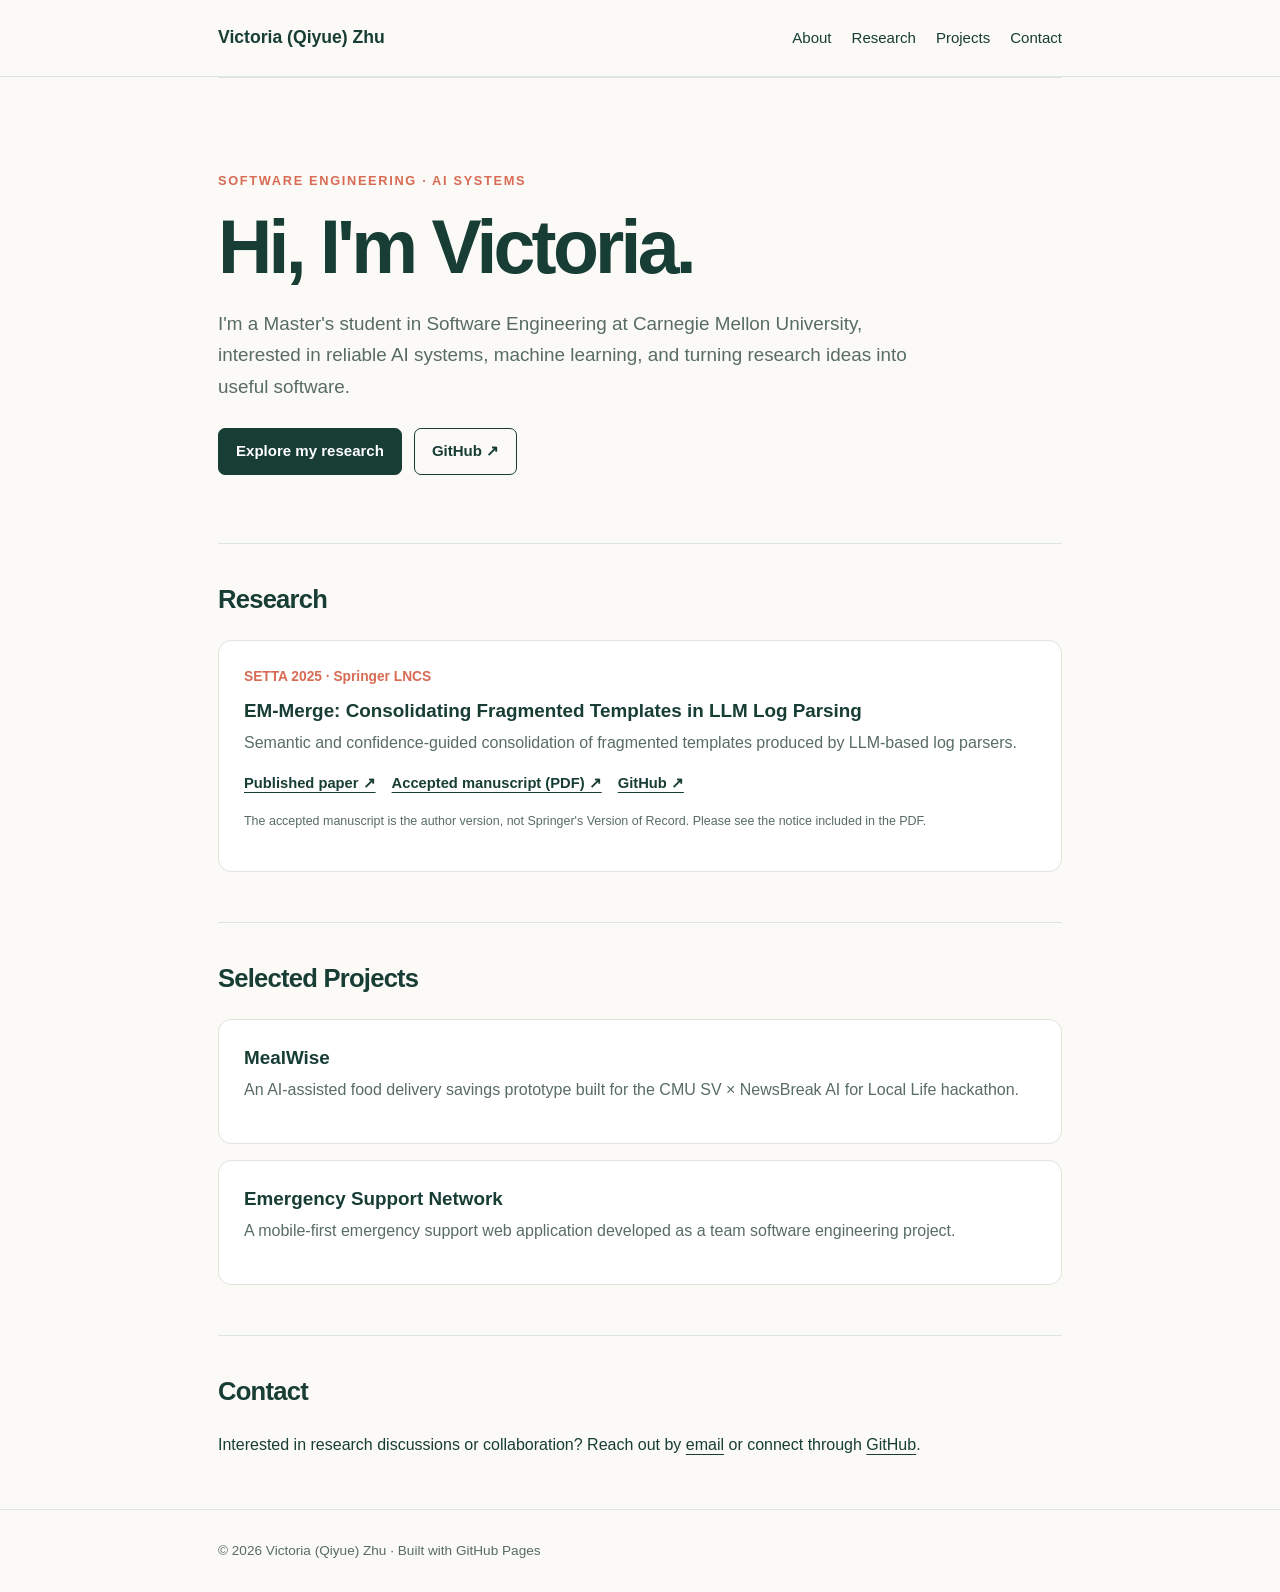
==== index.html @ e5fdd9a7 "add first page" ====
<!doctype html>
<html lang="en">
<head>
<meta charset="utf-8"><meta name="viewport" content="width=device-width, initial-scale=1">
<meta name="description" content="Victoria (Qiyue) Zhu — software engineering and AI systems research.">
<title>Victoria Zhu | Software Engineering & AI Research</title>
<style>
:root{--bg:#fbfaf6;--ink:#173d34;--muted:#586c65;--line:#dce5de;--accent:#d76b54}*{box-sizing:border-box}html{scroll-behavior:smooth}body{margin:0;background:var(--bg);color:var(--ink);font-family:Inter,-apple-system,BlinkMacSystemFont,"Segoe UI",sans-serif;line-height:1.65}a{color:var(--ink);text-underline-offset:4px}a:hover{color:var(--accent)}.wrap{max-width:900px;margin:auto;padding:0 28px}header{border-bottom:1px solid var(--line)}nav{display:flex;align-items:center;justify-content:space-between;gap:16px;min-height:76px}nav strong{font-size:1.1rem}nav .links{display:flex;gap:20px;flex-wrap:wrap}nav a{text-decoration:none;font-size:.94rem}main{padding-bottom:80px}.hero{padding:92px 0 68px}.eyebrow{font-size:.8rem;font-weight:750;letter-spacing:.13em;text-transform:uppercase;color:var(--accent)}h1{font-size:clamp(2.6rem,7vw,4.7rem);line-height:1.08;letter-spacing:-.05em;margin:16px 0 20px}.lead{font-size:1.18rem;color:var(--muted);max-width:690px}.buttons{display:flex;flex-wrap:wrap;gap:12px;margin-top:26px}.btn{display:inline-block;padding:10px 17px;border:1px solid var(--ink);border-radius:7px;text-decoration:none;font-weight:600;font-size:.94rem}.btn.primary{background:var(--ink);color:white}.btn:hover{border-color:var(--accent)}section{padding:34px 0;border-top:1px solid var(--line)}h2{font-size:1.6rem;letter-spacing:-.03em;margin:0 0 20px}.card{padding:25px;border:1px solid var(--line);border-radius:13px;background:#fff;margin:16px 0}.card h3{font-size:1.18rem;line-height:1.35;margin:0 0 6px}.meta{font-size:.86rem;color:var(--accent);font-weight:650;margin:0 0 10px}.card p{color:var(--muted);margin:0 0 15px}.actions{display:flex;gap:16px;flex-wrap:wrap;font-size:.92rem;font-weight:650}footer{padding:30px 0;border-top:1px solid var(--line);font-size:.85rem;color:var(--muted)}@media(max-width:560px){nav{align-items:flex-start;flex-direction:column;padding:18px 0;gap:8px}.hero{padding:60px 0 48px}.card{padding:20px}}
</style>
</head>
<body>
<header><div class="wrap"><nav><strong>Victoria (Qiyue) Zhu</strong><div class="links"><a href="#about">About</a><a href="#research">Research</a><a href="#projects">Projects</a><a href="#contact">Contact</a></div></nav></div></header>
<main class="wrap">
<section class="hero" id="about"><div class="eyebrow">Software Engineering · AI Systems</div><h1>Hi, I'm Victoria.</h1><p class="lead">I'm a Master's student in Software Engineering at Carnegie Mellon University, interested in reliable AI systems, machine learning, and turning research ideas into useful software.</p><div class="buttons"><a class="btn primary" href="#research">Explore my research</a><a class="btn" href="https://github.com/VictoriaZQY" target="_blank" rel="noopener">GitHub ↗</a></div></section>
<section id="research"><h2>Research</h2><article class="card"><div class="meta">SETTA 2025 · Springer LNCS</div><h3>EM-Merge: Consolidating Fragmented Templates in LLM Log Parsing</h3><p>Semantic and confidence-guided consolidation of fragmented templates produced by LLM-based log parsers.</p><div class="actions"><a href="https://doi.org/10.1007/978-981-95-7826-9_17" target="_blank" rel="noopener">Published paper ↗</a><a href="papers/em-merge-accepted.pdf">Accepted manuscript (PDF) ↗</a><a href="https://github.com/VictoriaZQY" target="_blank" rel="noopener">GitHub ↗</a></div><p style="font-size:.78rem;margin-top:15px">The accepted manuscript is the author version, not Springer's Version of Record. Please see the notice included in the PDF.</p></article></section>
<section id="projects"><h2>Selected Projects</h2><article class="card"><h3>MealWise</h3><p>An AI-assisted food delivery savings prototype built for the CMU SV × NewsBreak AI for Local Life hackathon.</p></article><article class="card"><h3>Emergency Support Network</h3><p>A mobile-first emergency support web application developed as a team software engineering project.</p></article></section>
<section id="contact"><h2>Contact</h2><p>Interested in research discussions or collaboration? Reach out by <a href="mailto:VICTORIAzqy@outlook.com">email</a> or connect through <a href="https://github.com/VictoriaZQY">GitHub</a>.</p></section>
</main><footer><div class="wrap">© 2026 Victoria (Qiyue) Zhu · Built with GitHub Pages</div></footer>
</body></html>
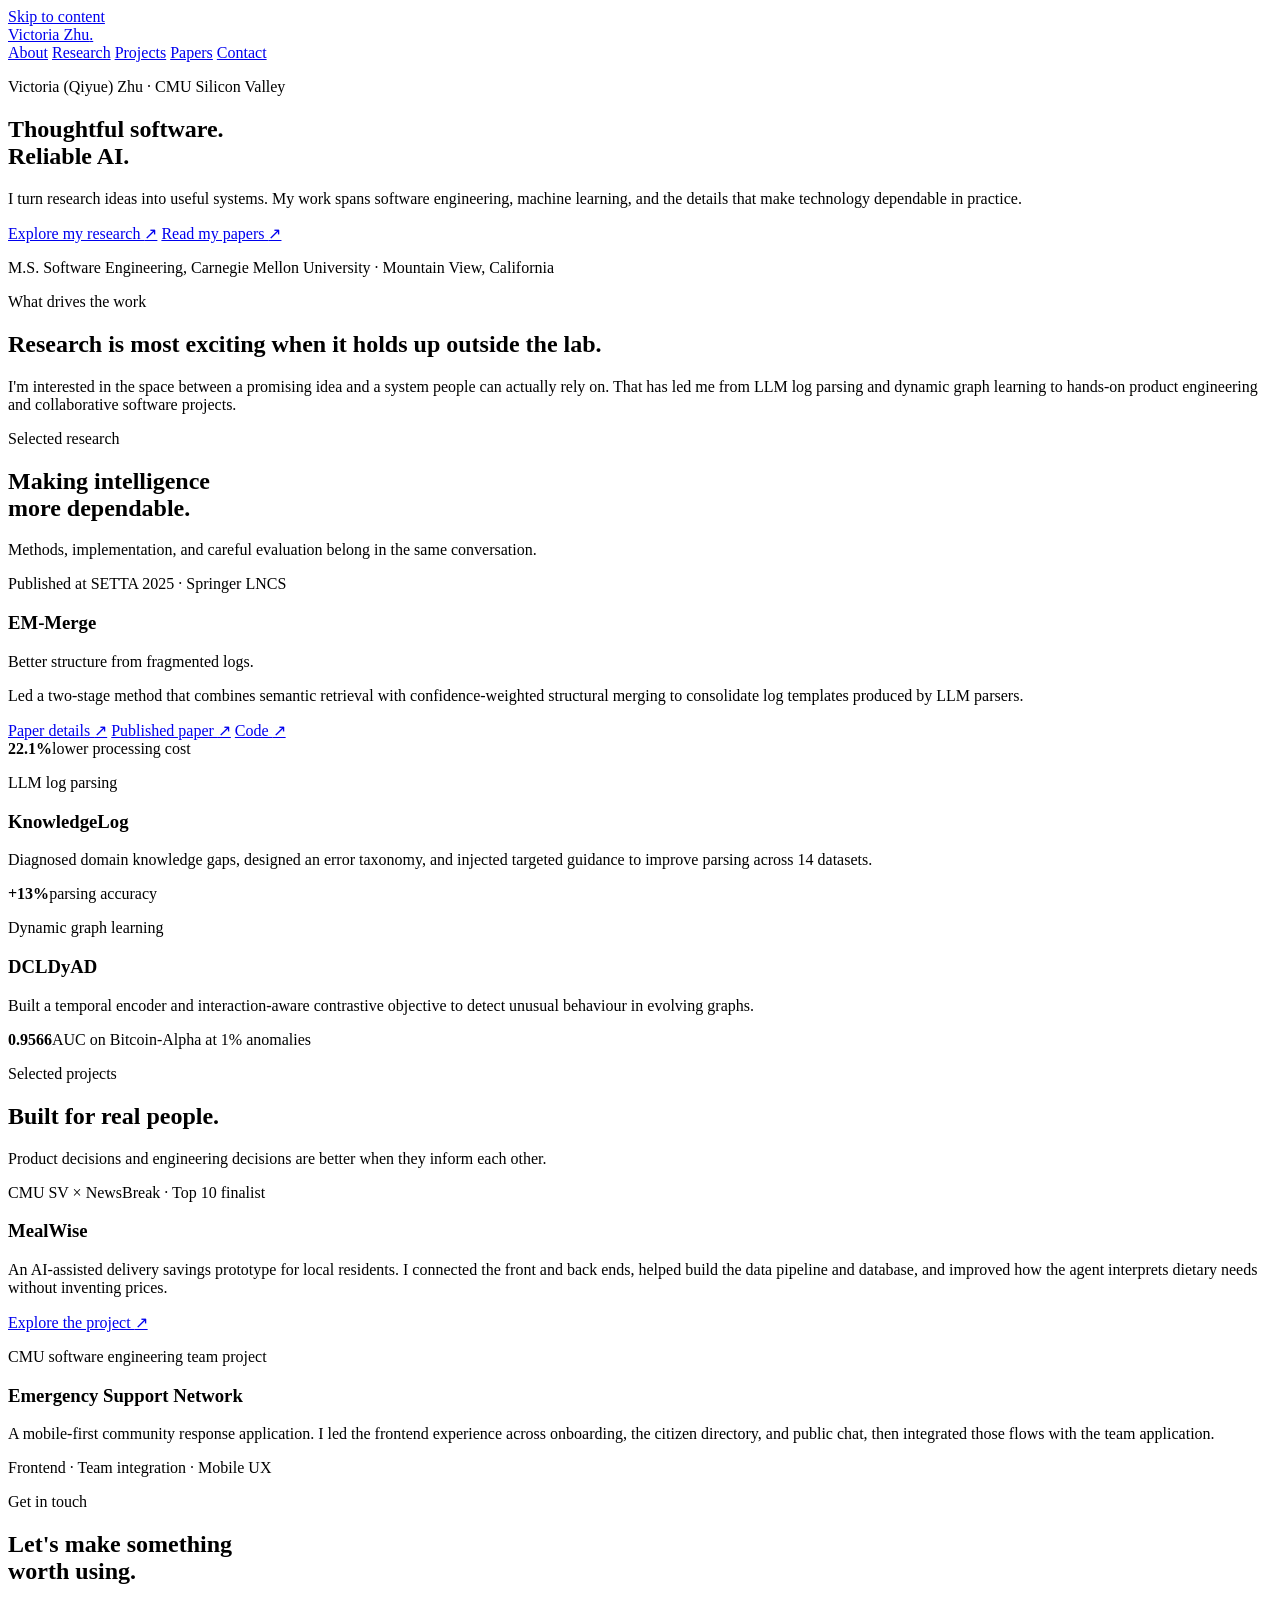
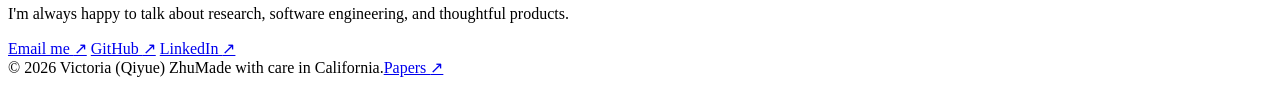
==== commit 12deac1b: "Add files via upload" ====
--- a/index.html
+++ b/index.html
@@ -1,19 +1,127 @@
 <!doctype html>
 <html lang="en">
 <head>
-<meta charset="utf-8"><meta name="viewport" content="width=device-width, initial-scale=1">
-<meta name="description" content="Victoria (Qiyue) Zhu — software engineering and AI systems research.">
-<title>Victoria Zhu | Software Engineering & AI Research</title>
-<style>
-:root{--bg:#fbfaf6;--ink:#173d34;--muted:#586c65;--line:#dce5de;--accent:#d76b54}*{box-sizing:border-box}html{scroll-behavior:smooth}body{margin:0;background:var(--bg);color:var(--ink);font-family:Inter,-apple-system,BlinkMacSystemFont,"Segoe UI",sans-serif;line-height:1.65}a{color:var(--ink);text-underline-offset:4px}a:hover{color:var(--accent)}.wrap{max-width:900px;margin:auto;padding:0 28px}header{border-bottom:1px solid var(--line)}nav{display:flex;align-items:center;justify-content:space-between;gap:16px;min-height:76px}nav strong{font-size:1.1rem}nav .links{display:flex;gap:20px;flex-wrap:wrap}nav a{text-decoration:none;font-size:.94rem}main{padding-bottom:80px}.hero{padding:92px 0 68px}.eyebrow{font-size:.8rem;font-weight:750;letter-spacing:.13em;text-transform:uppercase;color:var(--accent)}h1{font-size:clamp(2.6rem,7vw,4.7rem);line-height:1.08;letter-spacing:-.05em;margin:16px 0 20px}.lead{font-size:1.18rem;color:var(--muted);max-width:690px}.buttons{display:flex;flex-wrap:wrap;gap:12px;margin-top:26px}.btn{display:inline-block;padding:10px 17px;border:1px solid var(--ink);border-radius:7px;text-decoration:none;font-weight:600;font-size:.94rem}.btn.primary{background:var(--ink);color:white}.btn:hover{border-color:var(--accent)}section{padding:34px 0;border-top:1px solid var(--line)}h2{font-size:1.6rem;letter-spacing:-.03em;margin:0 0 20px}.card{padding:25px;border:1px solid var(--line);border-radius:13px;background:#fff;margin:16px 0}.card h3{font-size:1.18rem;line-height:1.35;margin:0 0 6px}.meta{font-size:.86rem;color:var(--accent);font-weight:650;margin:0 0 10px}.card p{color:var(--muted);margin:0 0 15px}.actions{display:flex;gap:16px;flex-wrap:wrap;font-size:.92rem;font-weight:650}footer{padding:30px 0;border-top:1px solid var(--line);font-size:.85rem;color:var(--muted)}@media(max-width:560px){nav{align-items:flex-start;flex-direction:column;padding:18px 0;gap:8px}.hero{padding:60px 0 48px}.card{padding:20px}}
-</style>
+  <meta charset="utf-8">
+  <meta name="viewport" content="width=device-width, initial-scale=1">
+  <meta name="theme-color" content="#ffffff">
+  <meta name="description" content="Victoria (Qiyue) Zhu is a software engineering master's student at Carnegie Mellon University working across reliable AI systems, log intelligence, and useful software.">
+  <title>Victoria (Qiyue) Zhu | Software Engineering & AI Research</title>
+  <link rel="icon" type="image/svg+xml" href="./assets/favicon.svg">
+  <link rel="stylesheet" href="./assets/style.css">
 </head>
 <body>
-<header><div class="wrap"><nav><strong>Victoria (Qiyue) Zhu</strong><div class="links"><a href="#about">About</a><a href="#research">Research</a><a href="#projects">Projects</a><a href="#contact">Contact</a></div></nav></div></header>
-<main class="wrap">
-<section class="hero" id="about"><div class="eyebrow">Software Engineering · AI Systems</div><h1>Hi, I'm Victoria.</h1><p class="lead">I'm a Master's student in Software Engineering at Carnegie Mellon University, interested in reliable AI systems, machine learning, and turning research ideas into useful software.</p><div class="buttons"><a class="btn primary" href="#research">Explore my research</a><a class="btn" href="https://github.com/VictoriaZQY" target="_blank" rel="noopener">GitHub ↗</a></div></section>
-<section id="research"><h2>Research</h2><article class="card"><div class="meta">SETTA 2025 · Springer LNCS</div><h3>EM-Merge: Consolidating Fragmented Templates in LLM Log Parsing</h3><p>Semantic and confidence-guided consolidation of fragmented templates produced by LLM-based log parsers.</p><div class="actions"><a href="https://doi.org/10.1007/978-981-95-7826-9_17" target="_blank" rel="noopener">Published paper ↗</a><a href="papers/em-merge-accepted.pdf">Accepted manuscript (PDF) ↗</a><a href="https://github.com/VictoriaZQY" target="_blank" rel="noopener">GitHub ↗</a></div><p style="font-size:.78rem;margin-top:15px">The accepted manuscript is the author version, not Springer's Version of Record. Please see the notice included in the PDF.</p></article></section>
-<section id="projects"><h2>Selected Projects</h2><article class="card"><h3>MealWise</h3><p>An AI-assisted food delivery savings prototype built for the CMU SV × NewsBreak AI for Local Life hackathon.</p></article><article class="card"><h3>Emergency Support Network</h3><p>A mobile-first emergency support web application developed as a team software engineering project.</p></article></section>
-<section id="contact"><h2>Contact</h2><p>Interested in research discussions or collaboration? Reach out by <a href="mailto:VICTORIAzqy@outlook.com">email</a> or connect through <a href="https://github.com/VictoriaZQY">GitHub</a>.</p></section>
-</main><footer><div class="wrap">© 2026 Victoria (Qiyue) Zhu · Built with GitHub Pages</div></footer>
-</body></html>
+  <a class="skip-link" href="#main">Skip to content</a>
+  <header class="site-header">
+    <nav class="nav container" aria-label="Main navigation">
+      <a class="brand" href="./" aria-label="Victoria Zhu, home">Victoria Zhu<span class="brand-period">.</span></a>
+      <div class="nav-links">
+        <a href="#about">About</a>
+        <a href="#research">Research</a>
+        <a href="#projects">Projects</a>
+        <a href="./papers/">Papers</a>
+        <a href="#contact">Contact</a>
+      </div>
+    </nav>
+  </header>
+
+  <main id="main">
+    <section class="hero" id="about" aria-labelledby="hero-title">
+      <div class="container hero-inner">
+        <p class="eyebrow">Victoria (Qiyue) Zhu · CMU Silicon Valley</p>
+        <h1 id="hero-title">Thoughtful software.<br><span>Reliable AI.</span></h1>
+        <p class="hero-lead">I turn research ideas into useful systems. My work spans software engineering, machine learning, and the details that make technology dependable in practice.</p>
+        <div class="hero-actions">
+          <a class="button button-dark" href="#research">Explore my research <span aria-hidden="true">↗</span></a>
+          <a class="button button-light" href="./papers/">Read my papers <span aria-hidden="true">↗</span></a>
+        </div>
+        <p class="hero-caption">M.S. Software Engineering, Carnegie Mellon University · Mountain View, California</p>
+      </div>
+    </section>
+
+    <section class="intro section-pad" aria-labelledby="intro-title">
+      <div class="container intro-grid">
+        <p class="section-label">What drives the work</p>
+        <div>
+          <h2 id="intro-title">Research is most exciting when it holds up outside the lab.</h2>
+          <p>I'm interested in the space between a promising idea and a system people can actually rely on. That has led me from LLM log parsing and dynamic graph learning to hands-on product engineering and collaborative software projects.</p>
+        </div>
+      </div>
+    </section>
+
+    <section class="research section-pad" id="research" aria-labelledby="research-title">
+      <div class="container">
+        <div class="section-heading">
+          <p class="section-label">Selected research</p>
+          <h2 id="research-title">Making intelligence<br>more dependable.</h2>
+          <p>Methods, implementation, and careful evaluation belong in the same conversation.</p>
+        </div>
+
+        <article class="feature feature-dark" aria-labelledby="em-title">
+          <div class="feature-copy">
+            <p class="feature-kicker">Published at SETTA 2025 · Springer LNCS</p>
+            <h3 id="em-title">EM-Merge</h3>
+            <p class="feature-subtitle">Better structure from fragmented logs.</p>
+            <p>Led a two-stage method that combines semantic retrieval with confidence-weighted structural merging to consolidate log templates produced by LLM parsers.</p>
+            <div class="feature-links">
+              <a href="./papers/">Paper details <span aria-hidden="true">↗</span></a>
+              <a href="https://doi.org/10.1007/978-981-95-7826-9_17" target="_blank" rel="noopener noreferrer">Published paper <span aria-hidden="true">↗</span></a>
+              <a href="https://github.com/VictoriaZQY/EM-Merge" target="_blank" rel="noopener noreferrer">Code <span aria-hidden="true">↗</span></a>
+            </div>
+          </div>
+          <div class="feature-stat" aria-label="22.1 percent lower processing cost"><strong>22.1<span>%</span></strong><span>lower processing cost</span></div>
+        </article>
+
+        <div class="research-grid">
+          <article class="tile" aria-labelledby="knowledge-title">
+            <p class="tile-kicker">LLM log parsing</p>
+            <h3 id="knowledge-title">KnowledgeLog</h3>
+            <p>Diagnosed domain knowledge gaps, designed an error taxonomy, and injected targeted guidance to improve parsing across 14 datasets.</p>
+            <div class="tile-foot"><strong>+13%</strong><span>parsing accuracy</span></div>
+          </article>
+          <article class="tile" aria-labelledby="graph-title">
+            <p class="tile-kicker">Dynamic graph learning</p>
+            <h3 id="graph-title">DCLDyAD</h3>
+            <p>Built a temporal encoder and interaction-aware contrastive objective to detect unusual behaviour in evolving graphs.</p>
+            <div class="tile-foot"><strong>0.9566</strong><span>AUC on Bitcoin-Alpha at 1% anomalies</span></div>
+          </article>
+        </div>
+      </div>
+    </section>
+
+    <section class="projects section-pad" id="projects" aria-labelledby="projects-title">
+      <div class="container">
+        <div class="section-heading">
+          <p class="section-label">Selected projects</p>
+          <h2 id="projects-title">Built for real people.</h2>
+          <p>Product decisions and engineering decisions are better when they inform each other.</p>
+        </div>
+        <div class="project-grid">
+          <article class="project-tile project-mealwise">
+            <div><p class="tile-kicker">CMU SV × NewsBreak · Top 10 finalist</p><h3>MealWise</h3><p>An AI-assisted delivery savings prototype for local residents. I connected the front and back ends, helped build the data pipeline and database, and improved how the agent interprets dietary needs without inventing prices.</p></div>
+            <a class="inline-link" href="https://github.com/qiyuez-cmu-F26/NewsBreak-Hackathon-0919-Victoria" target="_blank" rel="noopener noreferrer">Explore the project <span aria-hidden="true">↗</span></a>
+          </article>
+          <article class="project-tile project-esn">
+            <div><p class="tile-kicker">CMU software engineering team project</p><h3>Emergency Support Network</h3><p>A mobile-first community response application. I led the frontend experience across onboarding, the citizen directory, and public chat, then integrated those flows with the team application.</p></div>
+            <span class="project-note">Frontend · Team integration · Mobile UX</span>
+          </article>
+        </div>
+      </div>
+    </section>
+
+    <section class="contact section-pad" id="contact" aria-labelledby="contact-title">
+      <div class="container contact-inner">
+        <p class="section-label">Get in touch</p>
+        <h2 id="contact-title">Let's make something<br><span>worth using.</span></h2>
+        <p>I'm always happy to talk about research, software engineering, and thoughtful products.</p>
+        <div class="contact-links">
+          <a class="button button-dark" href="mailto:VICTORIAzqy@outlook.com">Email me <span aria-hidden="true">↗</span></a>
+          <a class="inline-link" href="https://github.com/VictoriaZQY" target="_blank" rel="noopener noreferrer">GitHub <span aria-hidden="true">↗</span></a>
+          <a class="inline-link" href="https://www.linkedin.com/in/qiyue-zhu-b9446b354" target="_blank" rel="noopener noreferrer">LinkedIn <span aria-hidden="true">↗</span></a>
+        </div>
+      </div>
+    </section>
+  </main>
+
+  <footer class="site-footer"><div class="container footer-inner"><span>© 2026 Victoria (Qiyue) Zhu</span><span>Made with care in California.</span><a href="./papers/">Papers <span aria-hidden="true">↗</span></a></div></footer>
+</body>
+</html>
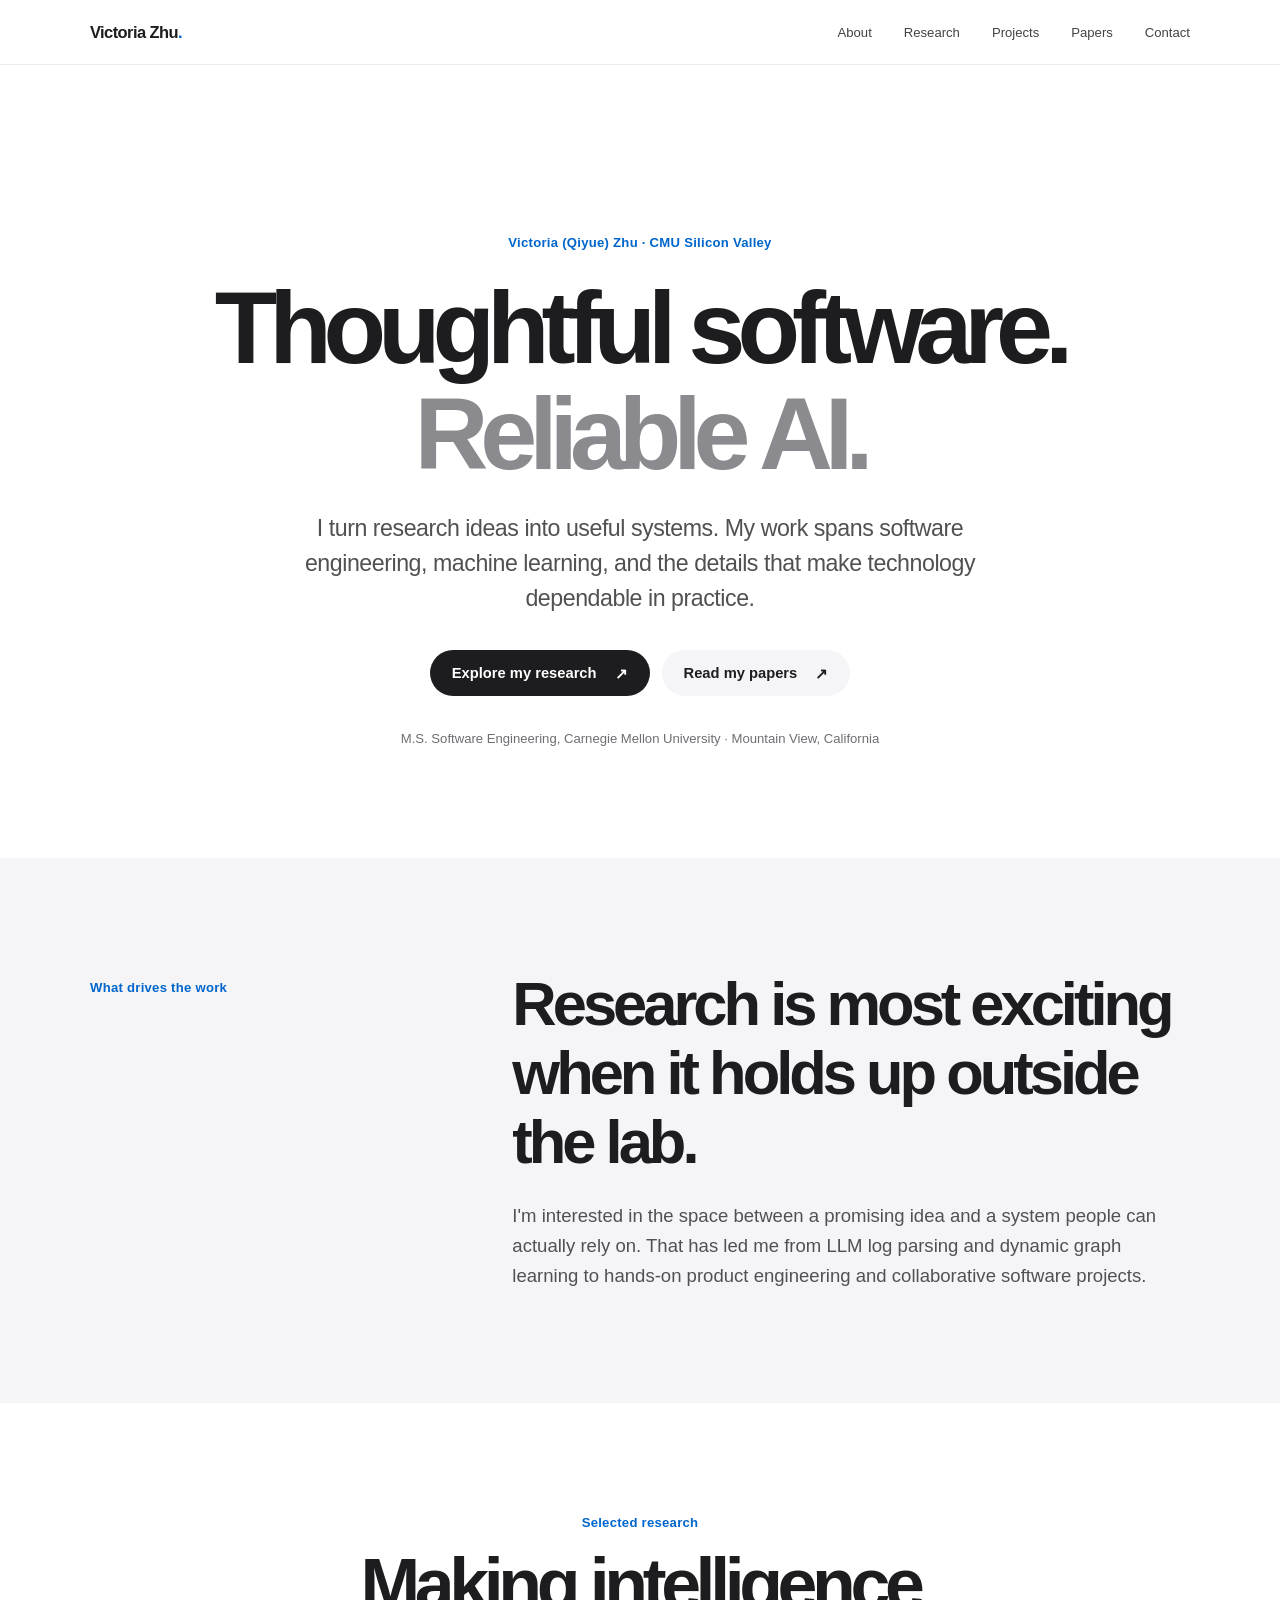
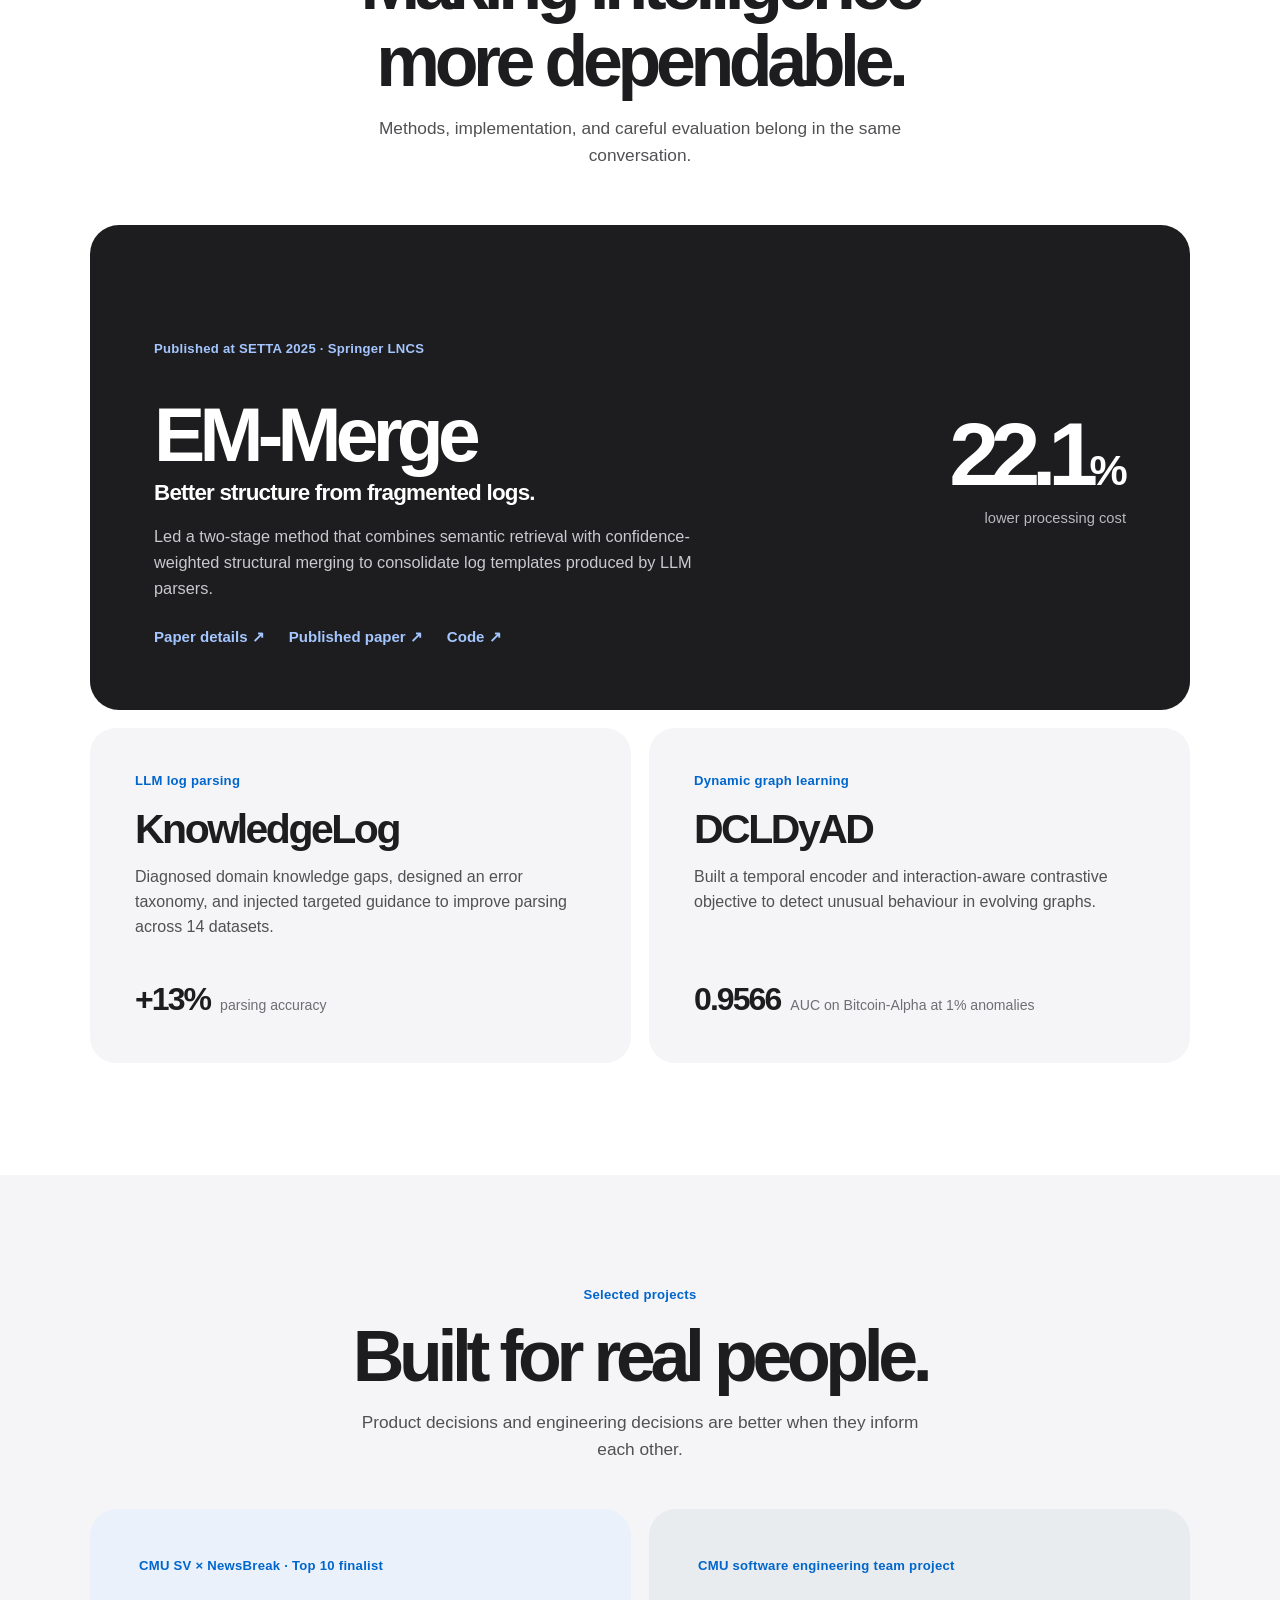
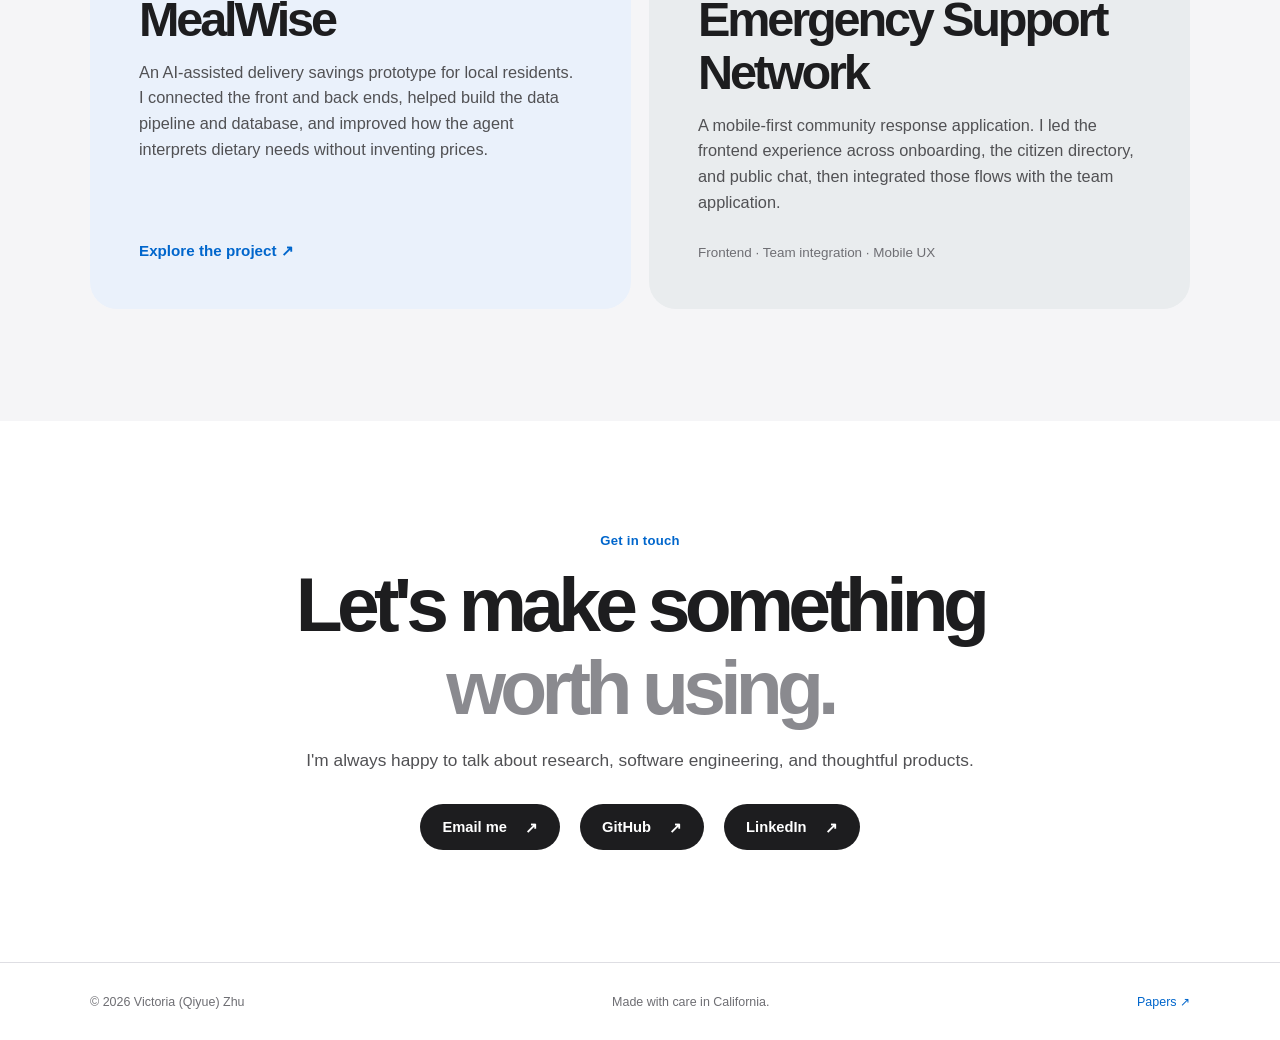
==== commit 470be303: "refine layout of font" ====
--- a/index.html
+++ b/index.html
@@ -114,9 +114,9 @@
         <h2 id="contact-title">Let's make something<br><span>worth using.</span></h2>
         <p>I'm always happy to talk about research, software engineering, and thoughtful products.</p>
         <div class="contact-links">
-          <a class="button button-dark" href="mailto:VICTORIAzqy@outlook.com">Email me <span aria-hidden="true">↗</span></a>
-          <a class="inline-link" href="https://github.com/VictoriaZQY" target="_blank" rel="noopener noreferrer">GitHub <span aria-hidden="true">↗</span></a>
-          <a class="inline-link" href="https://www.linkedin.com/in/qiyue-zhu-b9446b354" target="_blank" rel="noopener noreferrer">LinkedIn <span aria-hidden="true">↗</span></a>
+          <a class="button button-dark contact-button" href="mailto:VICTORIAzqy@outlook.com">Email me <span aria-hidden="true">↗</span></a>
+          <a class="button button-dark contact-button" href="https://github.com/VictoriaZQY" target="_blank" rel="noopener noreferrer">GitHub <span aria-hidden="true">↗</span></a>
+          <a class="button button-dark contact-button" href="https://www.linkedin.com/in/qiyue-zhu-b9446b354" target="_blank" rel="noopener noreferrer">LinkedIn <span aria-hidden="true">↗</span></a>
         </div>
       </div>
     </section>
--- a/assets/style.css
+++ b/assets/style.css
@@ -0,0 +1,164 @@
+:root {
+  color-scheme: light;
+  --ink: #1d1d1f;
+  --secondary: #515154;
+  --quiet: #6e6e73;
+  --blue: #0066cc;
+  --blue-light: #e8f1ff;
+  --surface: #f5f5f7;
+  --line: #dedee3;
+  --white: #fff;
+}
+
+* { box-sizing: border-box; }
+html { scroll-behavior: smooth; }
+body { margin: 0; color: var(--ink); background: var(--white); font-family: -apple-system, BlinkMacSystemFont, "Segoe UI", Helvetica, Arial, sans-serif; -webkit-font-smoothing: antialiased; }
+a { color: inherit; text-decoration: none; }
+a:hover { color: var(--blue); }
+a:focus-visible { outline: 3px solid var(--blue); outline-offset: 5px; border-radius: 3px; }
+button { font: inherit; }
+::selection { background: #c7dfff; }
+[hidden] { display: none !important; }
+.container { width: min(100% - 48px, 1100px); margin-inline: auto; }
+.skip-link { position: absolute; z-index: 20; top: -80px; left: 12px; padding: 12px 16px; background: var(--ink); color: var(--white); }
+.skip-link:focus { top: 12px; }
+
+.site-header { position: relative; z-index: 10; border-bottom: 1px solid rgba(0, 0, 0, .08); background: rgba(255, 255, 255, .92); backdrop-filter: saturate(180%) blur(18px); }
+.nav { min-height: 64px; display: flex; align-items: center; justify-content: space-between; gap: 24px; }
+.brand { font-size: 1.03rem; font-weight: 700; letter-spacing: -.035em; white-space: nowrap; }
+.brand-period { color: var(--blue); }
+.nav-links { display: flex; flex-wrap: wrap; align-items: center; gap: clamp(15px, 2.5vw, 33px); }
+.nav-links a { color: #424245; font-size: .82rem; font-weight: 500; transition: color .2s ease; }
+.nav-links a:hover, .nav-links a[aria-current="page"] { color: var(--blue); }
+
+.hero { padding: clamp(98px, 14vw, 170px) 0 112px; text-align: center; }
+.hero-inner { max-width: 900px; }
+.eyebrow, .section-label, .feature-kicker, .tile-kicker { margin: 0; font-size: .82rem; font-weight: 650; letter-spacing: .02em; }
+.eyebrow { color: var(--blue); }
+h1, h2, h3, p { margin-top: 0; }
+.hero h1 { margin: 25px 0 24px; font-size: clamp(3.65rem, 8vw, 7.6rem); line-height: 1.035; font-weight: 730; letter-spacing: -.079em; }
+.hero h1 span { color: #8a8a8f; }
+.hero-lead { max-width: 690px; margin: 0 auto; color: var(--secondary); font-size: clamp(1.15rem, 1.9vw, 1.45rem); line-height: 1.5; letter-spacing: -.02em; }
+.hero-actions, .paper-actions { display: flex; flex-wrap: wrap; justify-content: center; gap: 12px; margin-top: 35px; }
+.button { display: inline-flex; align-items: center; justify-content: center; gap: 18px; min-height: 46px; padding: 12px 21px; border: 1px solid transparent; border-radius: 999px; font-size: .92rem; font-weight: 600; transition: transform .2s ease, background .2s ease, color .2s ease; }
+.button:hover { transform: translateY(-2px); }
+.button-dark { background: var(--ink); color: var(--white); }
+.button-dark:hover { background: #353539; color: var(--white); }
+.button-light { background: var(--surface); color: var(--ink); }
+.button-light:hover { background: #e8e8ed; color: var(--ink); }
+.hero-caption { margin: 35px 0 0; color: var(--quiet); font-size: .82rem; }
+
+.section-pad { padding: 112px 0; }
+.intro { background: var(--surface); }
+.intro-grid { display: grid; grid-template-columns: .52fr 1fr; gap: 70px; align-items: start; }
+.section-label { color: var(--blue); }
+.intro .section-label { padding-top: 10px; }
+.intro h2 { max-width: 770px; margin-bottom: 24px; font-size: clamp(2.4rem, 4.8vw, 4.8rem); font-weight: 700; letter-spacing: -.065em; line-height: 1.12; }
+.intro p:not(.section-label) { max-width: 710px; margin-bottom: 0; color: var(--secondary); font-size: 1.16rem; line-height: 1.62; }
+.section-heading { max-width: 760px; margin: 0 auto 57px; text-align: center; }
+.section-heading h2 { margin: 16px 0 14px; font-size: clamp(2.8rem, 5.6vw, 5.3rem); font-weight: 720; letter-spacing: -.075em; line-height: 1.08; }
+.section-heading > p:last-child { max-width: 570px; margin: 0 auto; color: var(--secondary); font-size: 1.08rem; line-height: 1.55; }
+
+.feature { min-height: 485px; display: grid; grid-template-columns: minmax(0, 1.2fr) minmax(230px, .7fr); gap: 36px; align-items: end; padding: clamp(35px, 5vw, 65px); border-radius: 29px; }
+.feature-dark { color: var(--white); background: #1d1d1f; }
+.feature-kicker { color: #a4c6ff; }
+.feature h3 { margin: 40px 0 7px; font-size: clamp(3.7rem, 6vw, 6.2rem); font-weight: 720; letter-spacing: -.075em; line-height: 1; }
+.feature-subtitle { margin-bottom: 17px; font-size: 1.4rem; font-weight: 650; letter-spacing: -.035em; }
+.feature-copy > p:not(.feature-kicker, .feature-subtitle) { max-width: 620px; margin-bottom: 0; color: #c9c9ce; font-size: 1.02rem; line-height: 1.6; }
+.feature-links { display: flex; flex-wrap: wrap; gap: 12px 24px; margin-top: 27px; }
+.feature-links a { color: #a4c6ff; font-size: .94rem; font-weight: 600; }
+.feature-links a:hover { color: #fff; }
+.feature-stat { align-self: center; text-align: right; }
+.feature-stat strong { display: block; font-size: clamp(4.5rem, 7vw, 7.4rem); font-weight: 730; letter-spacing: -.095em; line-height: 1; }
+.feature-stat strong span { font-size: .48em; letter-spacing: -.04em; }
+.feature-stat > span { display: block; margin-top: 10px; color: #b8b8be; font-size: .92rem; }
+.research-grid, .project-grid { display: grid; grid-template-columns: repeat(2, minmax(0, 1fr)); gap: 18px; margin-top: 18px; }
+.tile { min-height: 330px; display: flex; flex-direction: column; padding: clamp(30px, 4vw, 45px); border-radius: 26px; background: var(--surface); }
+.tile-kicker { color: var(--blue); }
+.tile h3 { margin: 19px 0 13px; font-size: clamp(2rem, 3.2vw, 3rem); font-weight: 690; letter-spacing: -.06em; line-height: 1.1; }
+.tile > p:not(.tile-kicker) { max-width: 500px; color: var(--secondary); font-size: 1rem; line-height: 1.55; }
+.tile-foot { display: flex; flex-wrap: wrap; align-items: baseline; gap: 10px; margin-top: auto; padding-top: 25px; }
+.tile-foot strong { font-size: 2rem; font-weight: 700; letter-spacing: -.06em; }
+.tile-foot span { color: var(--quiet); font-size: .88rem; }
+
+.projects { background: var(--surface); }
+.projects .section-heading { margin-bottom: 46px; }
+.projects .project-grid { margin-top: 0; }
+.project-tile { min-height: 400px; display: flex; flex-direction: column; justify-content: space-between; gap: 25px; padding: clamp(32px, 4vw, 49px); border-radius: 27px; background: var(--white); }
+.project-mealwise { background: #eaf1fb; }
+.project-esn { background: #e9ecee; }
+.project-tile h3 { margin: 20px 0 14px; font-size: clamp(2.25rem, 3.8vw, 3.6rem); font-weight: 710; letter-spacing: -.065em; line-height: 1.09; }
+.project-tile p:not(.tile-kicker) { max-width: 520px; margin-bottom: 0; color: var(--secondary); font-size: 1.02rem; line-height: 1.57; }
+.inline-link { align-self: flex-start; color: var(--blue); font-size: .95rem; font-weight: 600; }
+.inline-link:hover { text-decoration: underline; text-underline-offset: 4px; }
+.project-note { color: var(--quiet); font-size: .84rem; }
+
+.contact { text-align: center; }
+.contact h2 { margin: 15px 0 18px; font-size: clamp(3rem, 6vw, 5.7rem); font-weight: 720; letter-spacing: -.075em; line-height: 1.08; }
+.contact h2 span { color: #8a8a8f; }
+.contact-inner > p:not(.section-label) { color: var(--secondary); font-size: 1.08rem; line-height: 1.55; }
+.contact-links { display: flex; justify-content: center; align-items: center; flex-wrap: wrap; gap: 20px; margin-top: 31px; }
+.site-footer { border-top: 1px solid var(--line); }
+.footer-inner { min-height: 77px; display: flex; align-items: center; justify-content: space-between; gap: 18px; color: var(--quiet); font-size: .78rem; }
+.footer-inner a { color: var(--blue); }
+
+.paper-hero { padding-top: 120px; padding-bottom: 96px; text-align: center; }
+.paper-hero h1 { margin: 12px 0 15px; font-size: clamp(5rem, 13vw, 10rem); font-weight: 730; letter-spacing: -.085em; line-height: 1; }
+.paper-hero > p:last-child { margin-bottom: 0; color: var(--secondary); font-size: clamp(1.1rem, 2vw, 1.32rem); }
+.paper-section { background: var(--surface); }
+.paper-layout { display: grid; grid-template-columns: 220px minmax(0, 1fr); gap: clamp(40px, 7vw, 100px); }
+.paper-side { border-top: 1px solid #c9c9cf; padding-top: 17px; color: var(--quiet); font-size: .85rem; }
+.paper-number { display: block; margin-bottom: 12px; color: var(--ink); font-size: 2.1rem; font-weight: 660; letter-spacing: -.05em; }
+.paper-detail h2 { max-width: 780px; margin: 17px 0 15px; font-size: clamp(2.4rem, 4.8vw, 4.7rem); font-weight: 700; letter-spacing: -.065em; line-height: 1.12; }
+.paper-authors { color: var(--quiet); font-size: .97rem; }
+.paper-detail > p:not(.tile-kicker, .paper-authors, .citation) { max-width: 760px; margin-top: 27px; color: var(--secondary); font-size: 1.1rem; line-height: 1.63; }
+.paper-facts { display: flex; flex-wrap: wrap; gap: 20px 70px; margin: 38px 0; }
+.paper-facts div { display: flex; flex-direction: column; gap: 5px; }
+.paper-facts strong { font-size: 2.7rem; font-weight: 710; letter-spacing: -.065em; }
+.paper-facts span { color: var(--quiet); font-size: .88rem; }
+.paper-actions { justify-content: flex-start; margin: 0; }
+.manuscript { display: flex; justify-content: space-between; align-items: center; gap: 22px; margin-top: 38px; padding: 27px 0; border-top: 1px solid var(--line); border-bottom: 1px solid var(--line); }
+.manuscript h3 { margin-bottom: 5px; font-size: 1.1rem; }
+.manuscript p { max-width: 530px; margin: 0; color: var(--quiet); font-size: .87rem; line-height: 1.5; }
+.manuscript a { flex: 0 0 auto; }
+.citation { max-width: 750px; margin: 43px 0 0; color: var(--quiet); font-size: .85rem; line-height: 1.55; }
+.paper-close { text-align: center; }
+.paper-close h2 { margin-bottom: 11px; font-size: clamp(2.3rem, 4vw, 3.6rem); font-weight: 690; letter-spacing: -.06em; }
+.paper-close p { color: var(--secondary); }
+
+@media (max-width: 820px) {
+  .feature { grid-template-columns: 1fr; min-height: 0; }
+  .feature-stat { text-align: left; }
+  .feature h3 { margin-top: 30px; }
+  .intro-grid { grid-template-columns: 1fr; gap: 24px; }
+  .intro .section-label { padding-top: 0; }
+  .paper-layout { grid-template-columns: 1fr; gap: 37px; }
+  .paper-side { display: flex; align-items: baseline; gap: 20px; }
+  .paper-side p { margin-bottom: 0; }
+}
+@media (max-width: 600px) {
+  .container { width: min(100% - 36px, 1100px); }
+  .nav { align-items: flex-start; flex-direction: column; justify-content: center; gap: 12px; padding: 15px 0; }
+  .nav-links { width: 100%; gap: 9px 18px; }
+  .nav-links a { font-size: .8rem; }
+  .hero { padding: 84px 0 85px; }
+  .hero h1 { font-size: clamp(3.45rem, 12vw, 5.8rem); }
+  .hero-lead { font-size: 1.1rem; }
+  .hero-caption { font-size: .78rem; line-height: 1.5; }
+  .section-pad { padding: 80px 0; }
+  .research-grid, .project-grid { grid-template-columns: 1fr; }
+  .feature { padding: 32px 28px; border-radius: 22px; }
+  .feature-stat strong { font-size: 4.4rem; }
+  .tile, .project-tile { min-height: 0; padding: 30px; border-radius: 22px; }
+  .tile { min-height: 300px; }
+  .project-tile { min-height: 340px; }
+  .paper-hero { padding-top: 85px; padding-bottom: 75px; }
+  .paper-facts { gap: 24px 40px; }
+  .manuscript { align-items: flex-start; flex-direction: column; }
+  .footer-inner { flex-wrap: wrap; padding: 23px 0; }
+  .footer-inner span:nth-child(2) { display: none; }
+}
+@media (prefers-reduced-motion: reduce) {
+  html { scroll-behavior: auto; }
+  *, *::before, *::after { transition-duration: .01ms !important; }
+}
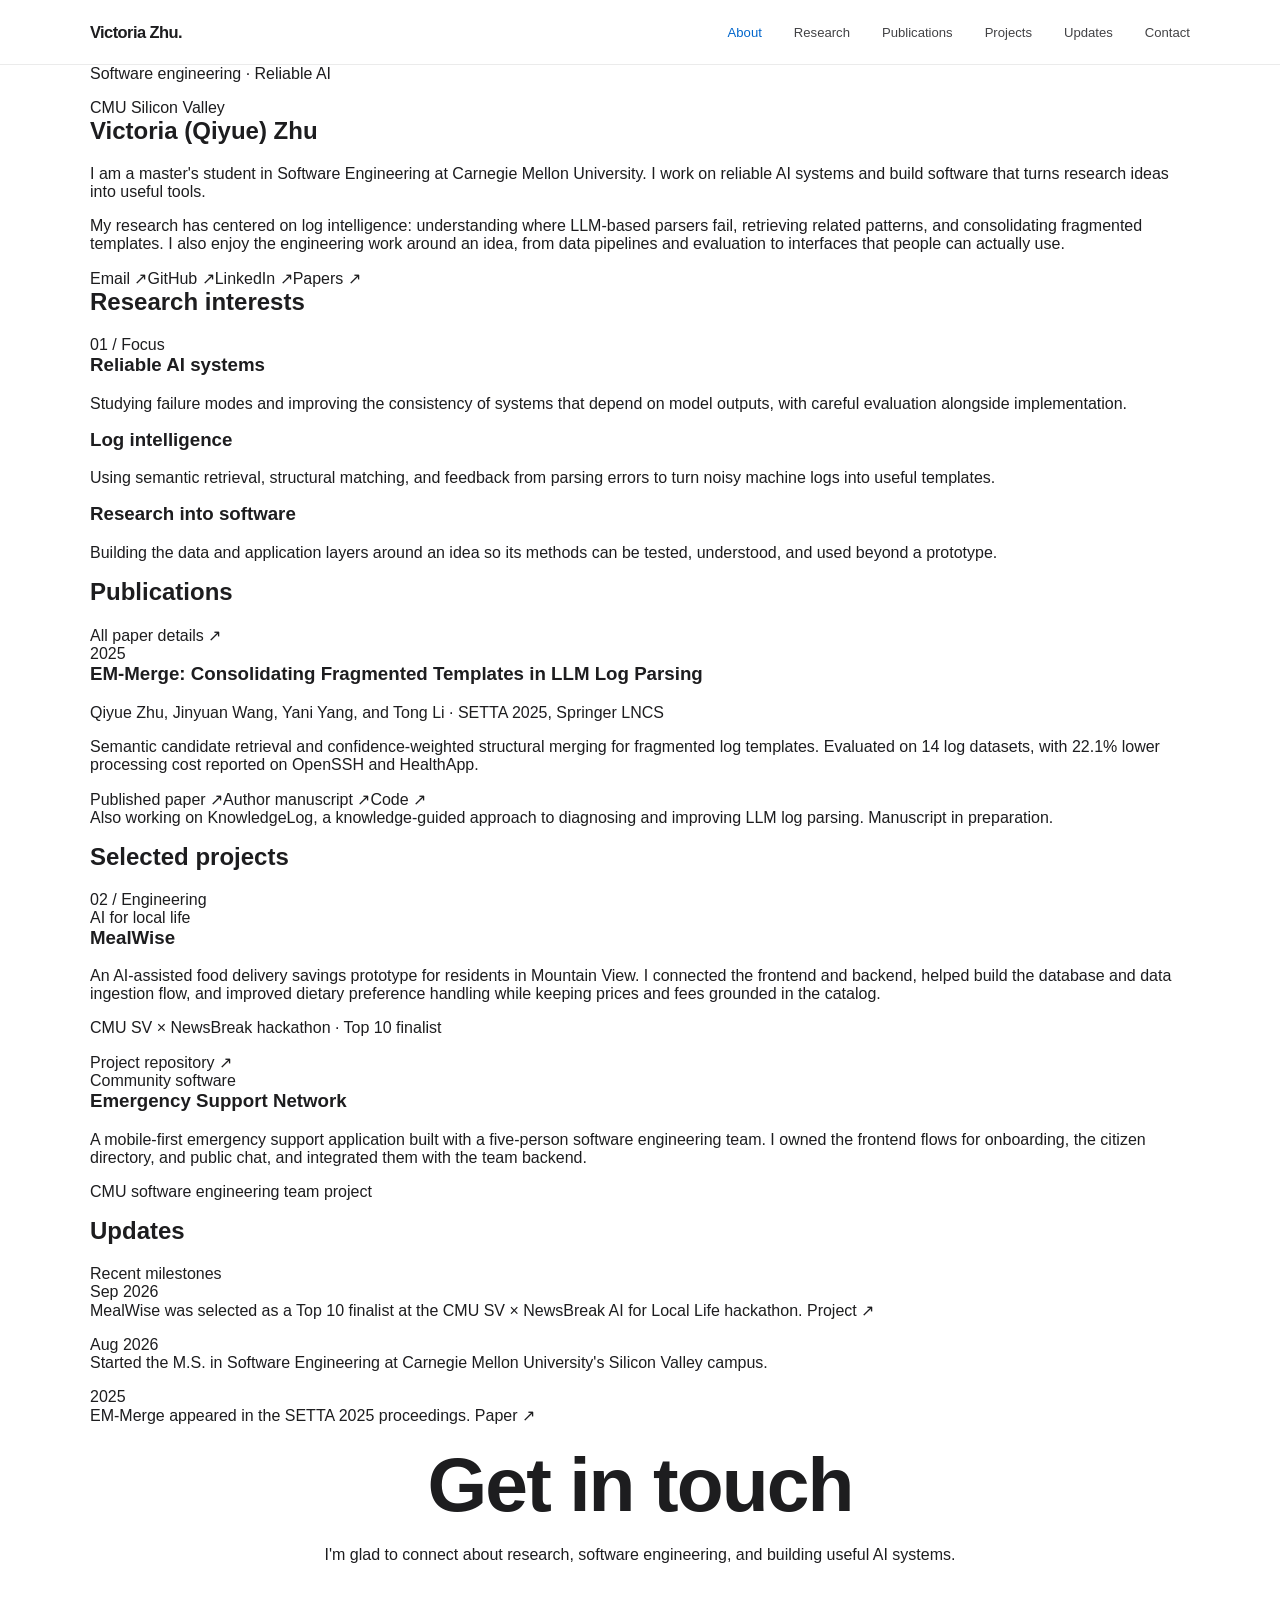
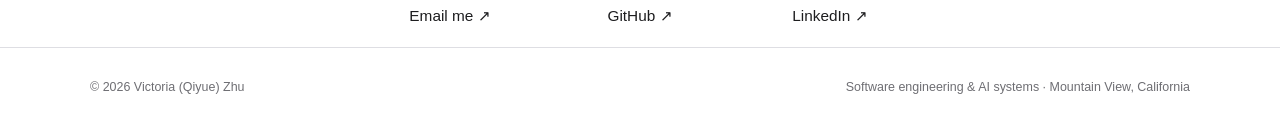
==== commit 4aff62b0: "update layout so it can fits users' eyes" ====
--- a/index.html
+++ b/index.html
@@ -4,8 +4,8 @@
   <meta charset="utf-8">
   <meta name="viewport" content="width=device-width, initial-scale=1">
   <meta name="theme-color" content="#ffffff">
-  <meta name="description" content="Victoria (Qiyue) Zhu is a software engineering master's student at Carnegie Mellon University working across reliable AI systems, log intelligence, and useful software.">
-  <title>Victoria (Qiyue) Zhu | Software Engineering & AI Research</title>
+  <meta name="description" content="Victoria (Qiyue) Zhu — software engineering and reliable AI research at Carnegie Mellon University.">
+  <title>Victoria (Qiyue) Zhu</title>
   <link rel="icon" type="image/svg+xml" href="./assets/favicon.svg">
   <link rel="stylesheet" href="./assets/style.css">
 </head>
@@ -13,115 +13,65 @@
   <a class="skip-link" href="#main">Skip to content</a>
   <header class="site-header">
     <nav class="nav container" aria-label="Main navigation">
-      <a class="brand" href="./" aria-label="Victoria Zhu, home">Victoria Zhu<span class="brand-period">.</span></a>
+      <a class="brand" href="./">Victoria Zhu<span aria-hidden="true">.</span></a>
       <div class="nav-links">
-        <a href="#about">About</a>
+        <a href="#about" aria-current="page">About</a>
         <a href="#research">Research</a>
+        <a href="#publications">Publications</a>
         <a href="#projects">Projects</a>
-        <a href="./papers/">Papers</a>
+        <a href="#updates">Updates</a>
         <a href="#contact">Contact</a>
       </div>
     </nav>
   </header>
 
-  <main id="main">
-    <section class="hero" id="about" aria-labelledby="hero-title">
-      <div class="container hero-inner">
-        <p class="eyebrow">Victoria (Qiyue) Zhu · CMU Silicon Valley</p>
-        <h1 id="hero-title">Thoughtful software.<br><span>Reliable AI.</span></h1>
-        <p class="hero-lead">I turn research ideas into useful systems. My work spans software engineering, machine learning, and the details that make technology dependable in practice.</p>
-        <div class="hero-actions">
-          <a class="button button-dark" href="#research">Explore my research <span aria-hidden="true">↗</span></a>
-          <a class="button button-light" href="./papers/">Read my papers <span aria-hidden="true">↗</span></a>
-        </div>
-        <p class="hero-caption">M.S. Software Engineering, Carnegie Mellon University · Mountain View, California</p>
+  <main id="main" class="container main-column">
+    <section class="about" id="about" aria-labelledby="about-title">
+      <div class="identity-line"><p class="overline">Software engineering · Reliable AI</p><span>CMU Silicon Valley</span></div>
+      <h1 id="about-title">Victoria <span>(Qiyue)</span> Zhu</h1>
+      <p class="intro-lead">I am a master's student in Software Engineering at Carnegie Mellon University. I work on reliable AI systems and build software that turns research ideas into useful tools.</p>
+      <p>My research has centered on log intelligence: understanding where LLM-based parsers fail, retrieving related patterns, and consolidating fragmented templates. I also enjoy the engineering work around an idea, from data pipelines and evaluation to interfaces that people can actually use.</p>
+      <div class="quick-links"><a href="mailto:VICTORIAzqy@outlook.com">Email ↗</a><a href="https://github.com/VictoriaZQY" target="_blank" rel="noopener noreferrer">GitHub ↗</a><a href="https://www.linkedin.com/in/qiyue-zhu-b9446b354" target="_blank" rel="noopener noreferrer">LinkedIn ↗</a><a href="./papers/">Papers ↗</a></div>
+    </section>
+
+    <section class="content-section" id="research" aria-labelledby="research-title">
+      <div class="section-head"><h2 id="research-title">Research interests</h2><span>01 / Focus</span></div>
+      <div class="interest-list">
+        <div class="interest-item"><h3>Reliable AI systems</h3><p>Studying failure modes and improving the consistency of systems that depend on model outputs, with careful evaluation alongside implementation.</p></div>
+        <div class="interest-item"><h3>Log intelligence</h3><p>Using semantic retrieval, structural matching, and feedback from parsing errors to turn noisy machine logs into useful templates.</p></div>
+        <div class="interest-item"><h3>Research into software</h3><p>Building the data and application layers around an idea so its methods can be tested, understood, and used beyond a prototype.</p></div>
       </div>
     </section>
 
-    <section class="intro section-pad" aria-labelledby="intro-title">
-      <div class="container intro-grid">
-        <p class="section-label">What drives the work</p>
-        <div>
-          <h2 id="intro-title">Research is most exciting when it holds up outside the lab.</h2>
-          <p>I'm interested in the space between a promising idea and a system people can actually rely on. That has led me from LLM log parsing and dynamic graph learning to hands-on product engineering and collaborative software projects.</p>
-        </div>
-      </div>
+    <section class="content-section" id="publications" aria-labelledby="publications-title">
+      <div class="section-head"><h2 id="publications-title">Publications</h2><a href="./papers/">All paper details ↗</a></div>
+      <article class="publication">
+        <div class="publication-year">2025</div>
+        <div><h3>EM-Merge: Consolidating Fragmented Templates in LLM Log Parsing</h3><p class="byline">Qiyue Zhu, Jinyuan Wang, Yani Yang, and Tong Li · SETTA 2025, Springer LNCS</p><p>Semantic candidate retrieval and confidence-weighted structural merging for fragmented log templates. Evaluated on 14 log datasets, with 22.1% lower processing cost reported on OpenSSH and HealthApp.</p><div class="link-row"><a href="https://doi.org/10.1007/978-981-95-7826-9_17" target="_blank" rel="noopener noreferrer">Published paper ↗</a><a href="./papers/">Author manuscript ↗</a><a href="https://github.com/VictoriaZQY/EM-Merge" target="_blank" rel="noopener noreferrer">Code ↗</a></div></div>
+      </article>
+      <p class="section-note">Also working on KnowledgeLog, a knowledge-guided approach to diagnosing and improving LLM log parsing. Manuscript in preparation.</p>
     </section>
 
-    <section class="research section-pad" id="research" aria-labelledby="research-title">
-      <div class="container">
-        <div class="section-heading">
-          <p class="section-label">Selected research</p>
-          <h2 id="research-title">Making intelligence<br>more dependable.</h2>
-          <p>Methods, implementation, and careful evaluation belong in the same conversation.</p>
-        </div>
-
-        <article class="feature feature-dark" aria-labelledby="em-title">
-          <div class="feature-copy">
-            <p class="feature-kicker">Published at SETTA 2025 · Springer LNCS</p>
-            <h3 id="em-title">EM-Merge</h3>
-            <p class="feature-subtitle">Better structure from fragmented logs.</p>
-            <p>Led a two-stage method that combines semantic retrieval with confidence-weighted structural merging to consolidate log templates produced by LLM parsers.</p>
-            <div class="feature-links">
-              <a href="./papers/">Paper details <span aria-hidden="true">↗</span></a>
-              <a href="https://doi.org/10.1007/978-981-95-7826-9_17" target="_blank" rel="noopener noreferrer">Published paper <span aria-hidden="true">↗</span></a>
-              <a href="https://github.com/VictoriaZQY/EM-Merge" target="_blank" rel="noopener noreferrer">Code <span aria-hidden="true">↗</span></a>
-            </div>
-          </div>
-          <div class="feature-stat" aria-label="22.1 percent lower processing cost"><strong>22.1<span>%</span></strong><span>lower processing cost</span></div>
-        </article>
-
-        <div class="research-grid">
-          <article class="tile" aria-labelledby="knowledge-title">
-            <p class="tile-kicker">LLM log parsing</p>
-            <h3 id="knowledge-title">KnowledgeLog</h3>
-            <p>Diagnosed domain knowledge gaps, designed an error taxonomy, and injected targeted guidance to improve parsing across 14 datasets.</p>
-            <div class="tile-foot"><strong>+13%</strong><span>parsing accuracy</span></div>
-          </article>
-          <article class="tile" aria-labelledby="graph-title">
-            <p class="tile-kicker">Dynamic graph learning</p>
-            <h3 id="graph-title">DCLDyAD</h3>
-            <p>Built a temporal encoder and interaction-aware contrastive objective to detect unusual behaviour in evolving graphs.</p>
-            <div class="tile-foot"><strong>0.9566</strong><span>AUC on Bitcoin-Alpha at 1% anomalies</span></div>
-          </article>
-        </div>
-      </div>
+    <section class="content-section" id="projects" aria-labelledby="projects-title">
+      <div class="section-head"><h2 id="projects-title">Selected projects</h2><span>02 / Engineering</span></div>
+      <article class="project-row"><div class="project-type">AI for local life</div><div><h3>MealWise</h3><p>An AI-assisted food delivery savings prototype for residents in Mountain View. I connected the frontend and backend, helped build the database and data ingestion flow, and improved dietary preference handling while keeping prices and fees grounded in the catalog.</p><p class="byline">CMU SV × NewsBreak hackathon · Top 10 finalist</p><a href="https://github.com/qiyuez-cmu-F26/NewsBreak-Hackathon-0919-Victoria" target="_blank" rel="noopener noreferrer">Project repository ↗</a></div></article>
+      <article class="project-row"><div class="project-type">Community software</div><div><h3>Emergency Support Network</h3><p>A mobile-first emergency support application built with a five-person software engineering team. I owned the frontend flows for onboarding, the citizen directory, and public chat, and integrated them with the team backend.</p><p class="byline">CMU software engineering team project</p></div></article>
     </section>
 
-    <section class="projects section-pad" id="projects" aria-labelledby="projects-title">
-      <div class="container">
-        <div class="section-heading">
-          <p class="section-label">Selected projects</p>
-          <h2 id="projects-title">Built for real people.</h2>
-          <p>Product decisions and engineering decisions are better when they inform each other.</p>
-        </div>
-        <div class="project-grid">
-          <article class="project-tile project-mealwise">
-            <div><p class="tile-kicker">CMU SV × NewsBreak · Top 10 finalist</p><h3>MealWise</h3><p>An AI-assisted delivery savings prototype for local residents. I connected the front and back ends, helped build the data pipeline and database, and improved how the agent interprets dietary needs without inventing prices.</p></div>
-            <a class="inline-link" href="https://github.com/qiyuez-cmu-F26/NewsBreak-Hackathon-0919-Victoria" target="_blank" rel="noopener noreferrer">Explore the project <span aria-hidden="true">↗</span></a>
-          </article>
-          <article class="project-tile project-esn">
-            <div><p class="tile-kicker">CMU software engineering team project</p><h3>Emergency Support Network</h3><p>A mobile-first community response application. I led the frontend experience across onboarding, the citizen directory, and public chat, then integrated those flows with the team application.</p></div>
-            <span class="project-note">Frontend · Team integration · Mobile UX</span>
-          </article>
-        </div>
-      </div>
+    <section class="content-section" id="updates" aria-labelledby="updates-title">
+      <div class="section-head"><h2 id="updates-title">Updates</h2><span>Recent milestones</span></div>
+      <div class="update-row"><time datetime="2026-09">Sep 2026</time><p>MealWise was selected as a Top 10 finalist at the CMU SV × NewsBreak AI for Local Life hackathon. <a href="https://github.com/qiyuez-cmu-F26/NewsBreak-Hackathon-0919-Victoria" target="_blank" rel="noopener noreferrer">Project ↗</a></p></div>
+      <div class="update-row"><time datetime="2026-08">Aug 2026</time><p>Started the M.S. in Software Engineering at Carnegie Mellon University's Silicon Valley campus.</p></div>
+      <div class="update-row"><time datetime="2025">2025</time><p>EM-Merge appeared in the SETTA 2025 proceedings. <a href="https://doi.org/10.1007/978-981-95-7826-9_17" target="_blank" rel="noopener noreferrer">Paper ↗</a></p></div>
     </section>
 
-    <section class="contact section-pad" id="contact" aria-labelledby="contact-title">
-      <div class="container contact-inner">
-        <p class="section-label">Get in touch</p>
-        <h2 id="contact-title">Let's make something<br><span>worth using.</span></h2>
-        <p>I'm always happy to talk about research, software engineering, and thoughtful products.</p>
-        <div class="contact-links">
-          <a class="button button-dark contact-button" href="mailto:VICTORIAzqy@outlook.com">Email me <span aria-hidden="true">↗</span></a>
-          <a class="button button-dark contact-button" href="https://github.com/VictoriaZQY" target="_blank" rel="noopener noreferrer">GitHub <span aria-hidden="true">↗</span></a>
-          <a class="button button-dark contact-button" href="https://www.linkedin.com/in/qiyue-zhu-b9446b354" target="_blank" rel="noopener noreferrer">LinkedIn <span aria-hidden="true">↗</span></a>
-        </div>
-      </div>
+    <section class="content-section contact" id="contact" aria-labelledby="contact-title">
+      <div class="section-head"><h2 id="contact-title">Get in touch</h2></div>
+      <p>I'm glad to connect about research, software engineering, and building useful AI systems.</p>
+      <div class="contact-links"><a class="contact-button" href="mailto:VICTORIAzqy@outlook.com">Email me <span aria-hidden="true">↗</span></a><a class="contact-button" href="https://github.com/VictoriaZQY" target="_blank" rel="noopener noreferrer">GitHub <span aria-hidden="true">↗</span></a><a class="contact-button" href="https://www.linkedin.com/in/qiyue-zhu-b9446b354" target="_blank" rel="noopener noreferrer">LinkedIn <span aria-hidden="true">↗</span></a></div>
     </section>
   </main>
 
-  <footer class="site-footer"><div class="container footer-inner"><span>© 2026 Victoria (Qiyue) Zhu</span><span>Made with care in California.</span><a href="./papers/">Papers <span aria-hidden="true">↗</span></a></div></footer>
+  <footer class="site-footer"><div class="container footer-inner"><span>© 2026 Victoria (Qiyue) Zhu</span><span>Software engineering &amp; AI systems · Mountain View, California</span></div></footer>
 </body>
 </html>
--- a/assets/style.css
+++ b/assets/style.css
@@ -36,9 +36,9 @@
 .eyebrow, .section-label, .feature-kicker, .tile-kicker { margin: 0; font-size: .82rem; font-weight: 650; letter-spacing: .02em; }
 .eyebrow { color: var(--blue); }
 h1, h2, h3, p { margin-top: 0; }
-.hero h1 { margin: 25px 0 24px; font-size: clamp(3.65rem, 8vw, 7.6rem); line-height: 1.035; font-weight: 730; letter-spacing: -.079em; }
+.hero h1 { margin: 25px 0 24px; font-size: clamp(3.65rem, 8vw, 7.6rem); line-height: 1.1; font-weight: 730; letter-spacing: -.03em; }
 .hero h1 span { color: #8a8a8f; }
-.hero-lead { max-width: 690px; margin: 0 auto; color: var(--secondary); font-size: clamp(1.15rem, 1.9vw, 1.45rem); line-height: 1.5; letter-spacing: -.02em; }
+.hero-lead { max-width: 690px; margin: 0 auto; color: var(--secondary); font-size: clamp(1.15rem, 1.9vw, 1.45rem); line-height: 1.55; letter-spacing: 0; }
 .hero-actions, .paper-actions { display: flex; flex-wrap: wrap; justify-content: center; gap: 12px; margin-top: 35px; }
 .button { display: inline-flex; align-items: center; justify-content: center; gap: 18px; min-height: 46px; padding: 12px 21px; border: 1px solid transparent; border-radius: 999px; font-size: .92rem; font-weight: 600; transition: transform .2s ease, background .2s ease, color .2s ease; }
 .button:hover { transform: translateY(-2px); }
@@ -53,32 +53,32 @@
 .intro-grid { display: grid; grid-template-columns: .52fr 1fr; gap: 70px; align-items: start; }
 .section-label { color: var(--blue); }
 .intro .section-label { padding-top: 10px; }
-.intro h2 { max-width: 770px; margin-bottom: 24px; font-size: clamp(2.4rem, 4.8vw, 4.8rem); font-weight: 700; letter-spacing: -.065em; line-height: 1.12; }
+.intro h2 { max-width: 770px; margin-bottom: 24px; font-size: clamp(2.4rem, 4.8vw, 4.8rem); font-weight: 700; letter-spacing: -.035em; line-height: 1.15; }
 .intro p:not(.section-label) { max-width: 710px; margin-bottom: 0; color: var(--secondary); font-size: 1.16rem; line-height: 1.62; }
 .section-heading { max-width: 760px; margin: 0 auto 57px; text-align: center; }
-.section-heading h2 { margin: 16px 0 14px; font-size: clamp(2.8rem, 5.6vw, 5.3rem); font-weight: 720; letter-spacing: -.075em; line-height: 1.08; }
+.section-heading h2 { margin: 16px 0 14px; font-size: clamp(2.8rem, 5.6vw, 5.3rem); font-weight: 720; letter-spacing: -.035em; line-height: 1.13; }
 .section-heading > p:last-child { max-width: 570px; margin: 0 auto; color: var(--secondary); font-size: 1.08rem; line-height: 1.55; }
 
 .feature { min-height: 485px; display: grid; grid-template-columns: minmax(0, 1.2fr) minmax(230px, .7fr); gap: 36px; align-items: end; padding: clamp(35px, 5vw, 65px); border-radius: 29px; }
 .feature-dark { color: var(--white); background: #1d1d1f; }
 .feature-kicker { color: #a4c6ff; }
-.feature h3 { margin: 40px 0 7px; font-size: clamp(3.7rem, 6vw, 6.2rem); font-weight: 720; letter-spacing: -.075em; line-height: 1; }
-.feature-subtitle { margin-bottom: 17px; font-size: 1.4rem; font-weight: 650; letter-spacing: -.035em; }
+.feature h3 { margin: 40px 0 7px; font-size: clamp(3.7rem, 6vw, 6.2rem); font-weight: 720; letter-spacing: -.035em; line-height: 1.07; }
+.feature-subtitle { margin-bottom: 17px; font-size: 1.4rem; font-weight: 650; letter-spacing: -.015em; }
 .feature-copy > p:not(.feature-kicker, .feature-subtitle) { max-width: 620px; margin-bottom: 0; color: #c9c9ce; font-size: 1.02rem; line-height: 1.6; }
 .feature-links { display: flex; flex-wrap: wrap; gap: 12px 24px; margin-top: 27px; }
 .feature-links a { color: #a4c6ff; font-size: .94rem; font-weight: 600; }
 .feature-links a:hover { color: #fff; }
 .feature-stat { align-self: center; text-align: right; }
-.feature-stat strong { display: block; font-size: clamp(4.5rem, 7vw, 7.4rem); font-weight: 730; letter-spacing: -.095em; line-height: 1; }
+.feature-stat strong { display: block; font-size: clamp(4.5rem, 7vw, 7.4rem); font-weight: 730; letter-spacing: -.045em; line-height: 1; }
 .feature-stat strong span { font-size: .48em; letter-spacing: -.04em; }
 .feature-stat > span { display: block; margin-top: 10px; color: #b8b8be; font-size: .92rem; }
 .research-grid, .project-grid { display: grid; grid-template-columns: repeat(2, minmax(0, 1fr)); gap: 18px; margin-top: 18px; }
 .tile { min-height: 330px; display: flex; flex-direction: column; padding: clamp(30px, 4vw, 45px); border-radius: 26px; background: var(--surface); }
 .tile-kicker { color: var(--blue); }
-.tile h3 { margin: 19px 0 13px; font-size: clamp(2rem, 3.2vw, 3rem); font-weight: 690; letter-spacing: -.06em; line-height: 1.1; }
+.tile h3 { margin: 19px 0 13px; font-size: clamp(2rem, 3.2vw, 3rem); font-weight: 690; letter-spacing: -.03em; line-height: 1.14; }
 .tile > p:not(.tile-kicker) { max-width: 500px; color: var(--secondary); font-size: 1rem; line-height: 1.55; }
 .tile-foot { display: flex; flex-wrap: wrap; align-items: baseline; gap: 10px; margin-top: auto; padding-top: 25px; }
-.tile-foot strong { font-size: 2rem; font-weight: 700; letter-spacing: -.06em; }
+.tile-foot strong { font-size: 2rem; font-weight: 700; letter-spacing: -.025em; }
 .tile-foot span { color: var(--quiet); font-size: .88rem; }
 
 .projects { background: var(--surface); }
@@ -87,43 +87,49 @@
 .project-tile { min-height: 400px; display: flex; flex-direction: column; justify-content: space-between; gap: 25px; padding: clamp(32px, 4vw, 49px); border-radius: 27px; background: var(--white); }
 .project-mealwise { background: #eaf1fb; }
 .project-esn { background: #e9ecee; }
-.project-tile h3 { margin: 20px 0 14px; font-size: clamp(2.25rem, 3.8vw, 3.6rem); font-weight: 710; letter-spacing: -.065em; line-height: 1.09; }
+.project-tile h3 { margin: 20px 0 14px; font-size: clamp(2.25rem, 3.8vw, 3.6rem); font-weight: 710; letter-spacing: -.03em; line-height: 1.14; }
 .project-tile p:not(.tile-kicker) { max-width: 520px; margin-bottom: 0; color: var(--secondary); font-size: 1.02rem; line-height: 1.57; }
 .inline-link { align-self: flex-start; color: var(--blue); font-size: .95rem; font-weight: 600; }
 .inline-link:hover { text-decoration: underline; text-underline-offset: 4px; }
 .project-note { color: var(--quiet); font-size: .84rem; }
 
 .contact { text-align: center; }
-.contact h2 { margin: 15px 0 18px; font-size: clamp(3rem, 6vw, 5.7rem); font-weight: 720; letter-spacing: -.075em; line-height: 1.08; }
+.contact h2 { margin: 15px 0 18px; font-size: clamp(3rem, 6vw, 5.7rem); font-weight: 720; letter-spacing: -.025em; line-height: 1.14; }
 .contact h2 span { color: #8a8a8f; }
 .contact-inner > p:not(.section-label) { color: var(--secondary); font-size: 1.08rem; line-height: 1.55; }
-.contact-links { display: flex; justify-content: center; align-items: center; flex-wrap: wrap; gap: 20px; margin-top: 31px; }
+.contact-links { display: flex; justify-content: center; align-items: center; flex-wrap: wrap; gap: 12px; margin-top: 31px; }
+.contact-button { width: 178px; min-height: 52px; justify-content: space-between; padding: 12px 20px; font-size: .96rem; }
 .site-footer { border-top: 1px solid var(--line); }
 .footer-inner { min-height: 77px; display: flex; align-items: center; justify-content: space-between; gap: 18px; color: var(--quiet); font-size: .78rem; }
 .footer-inner a { color: var(--blue); }
 
 .paper-hero { padding-top: 120px; padding-bottom: 96px; text-align: center; }
-.paper-hero h1 { margin: 12px 0 15px; font-size: clamp(5rem, 13vw, 10rem); font-weight: 730; letter-spacing: -.085em; line-height: 1; }
+.paper-hero h1 { margin: 12px 0 15px; font-size: clamp(5rem, 13vw, 10rem); font-weight: 730; letter-spacing: -.035em; line-height: 1.06; }
 .paper-hero > p:last-child { margin-bottom: 0; color: var(--secondary); font-size: clamp(1.1rem, 2vw, 1.32rem); }
 .paper-section { background: var(--surface); }
 .paper-layout { display: grid; grid-template-columns: 220px minmax(0, 1fr); gap: clamp(40px, 7vw, 100px); }
 .paper-side { border-top: 1px solid #c9c9cf; padding-top: 17px; color: var(--quiet); font-size: .85rem; }
-.paper-number { display: block; margin-bottom: 12px; color: var(--ink); font-size: 2.1rem; font-weight: 660; letter-spacing: -.05em; }
-.paper-detail h2 { max-width: 780px; margin: 17px 0 15px; font-size: clamp(2.4rem, 4.8vw, 4.7rem); font-weight: 700; letter-spacing: -.065em; line-height: 1.12; }
+.paper-number { display: block; margin-bottom: 12px; color: var(--ink); font-size: 2.1rem; font-weight: 660; letter-spacing: -.02em; }
+.paper-detail h2 { max-width: 780px; margin: 17px 0 15px; font-size: clamp(2.4rem, 4.8vw, 4.7rem); font-weight: 700; letter-spacing: -.03em; line-height: 1.16; }
 .paper-authors { color: var(--quiet); font-size: .97rem; }
 .paper-detail > p:not(.tile-kicker, .paper-authors, .citation) { max-width: 760px; margin-top: 27px; color: var(--secondary); font-size: 1.1rem; line-height: 1.63; }
 .paper-facts { display: flex; flex-wrap: wrap; gap: 20px 70px; margin: 38px 0; }
 .paper-facts div { display: flex; flex-direction: column; gap: 5px; }
-.paper-facts strong { font-size: 2.7rem; font-weight: 710; letter-spacing: -.065em; }
+.paper-facts strong { font-size: 2.7rem; font-weight: 710; letter-spacing: -.03em; }
 .paper-facts span { color: var(--quiet); font-size: .88rem; }
 .paper-actions { justify-content: flex-start; margin: 0; }
 .manuscript { display: flex; justify-content: space-between; align-items: center; gap: 22px; margin-top: 38px; padding: 27px 0; border-top: 1px solid var(--line); border-bottom: 1px solid var(--line); }
 .manuscript h3 { margin-bottom: 5px; font-size: 1.1rem; }
 .manuscript p { max-width: 530px; margin: 0; color: var(--quiet); font-size: .87rem; line-height: 1.5; }
 .manuscript a { flex: 0 0 auto; }
+.file-verification { max-width: 750px; margin-top: 17px; color: var(--quiet); font-size: .78rem; line-height: 1.55; }
+.file-verification summary { width: fit-content; cursor: pointer; color: var(--quiet); text-decoration: underline; text-decoration-color: var(--line); text-underline-offset: 4px; }
+.file-verification summary:hover { color: var(--ink); }
+.file-verification p { margin: 9px 0 4px; }
+.file-verification code { display: block; overflow-wrap: anywhere; color: var(--secondary); font-size: .75rem; }
 .citation { max-width: 750px; margin: 43px 0 0; color: var(--quiet); font-size: .85rem; line-height: 1.55; }
 .paper-close { text-align: center; }
-.paper-close h2 { margin-bottom: 11px; font-size: clamp(2.3rem, 4vw, 3.6rem); font-weight: 690; letter-spacing: -.06em; }
+.paper-close h2 { margin-bottom: 11px; font-size: clamp(2.3rem, 4vw, 3.6rem); font-weight: 690; letter-spacing: -.03em; }
 .paper-close p { color: var(--secondary); }
 
 @media (max-width: 820px) {
@@ -155,6 +161,8 @@
   .paper-hero { padding-top: 85px; padding-bottom: 75px; }
   .paper-facts { gap: 24px 40px; }
   .manuscript { align-items: flex-start; flex-direction: column; }
+  .contact-links { display: grid; grid-template-columns: 1fr; width: min(100%, 320px); margin-inline: auto; }
+  .contact-button { width: 100%; }
   .footer-inner { flex-wrap: wrap; padding: 23px 0; }
   .footer-inner span:nth-child(2) { display: none; }
 }
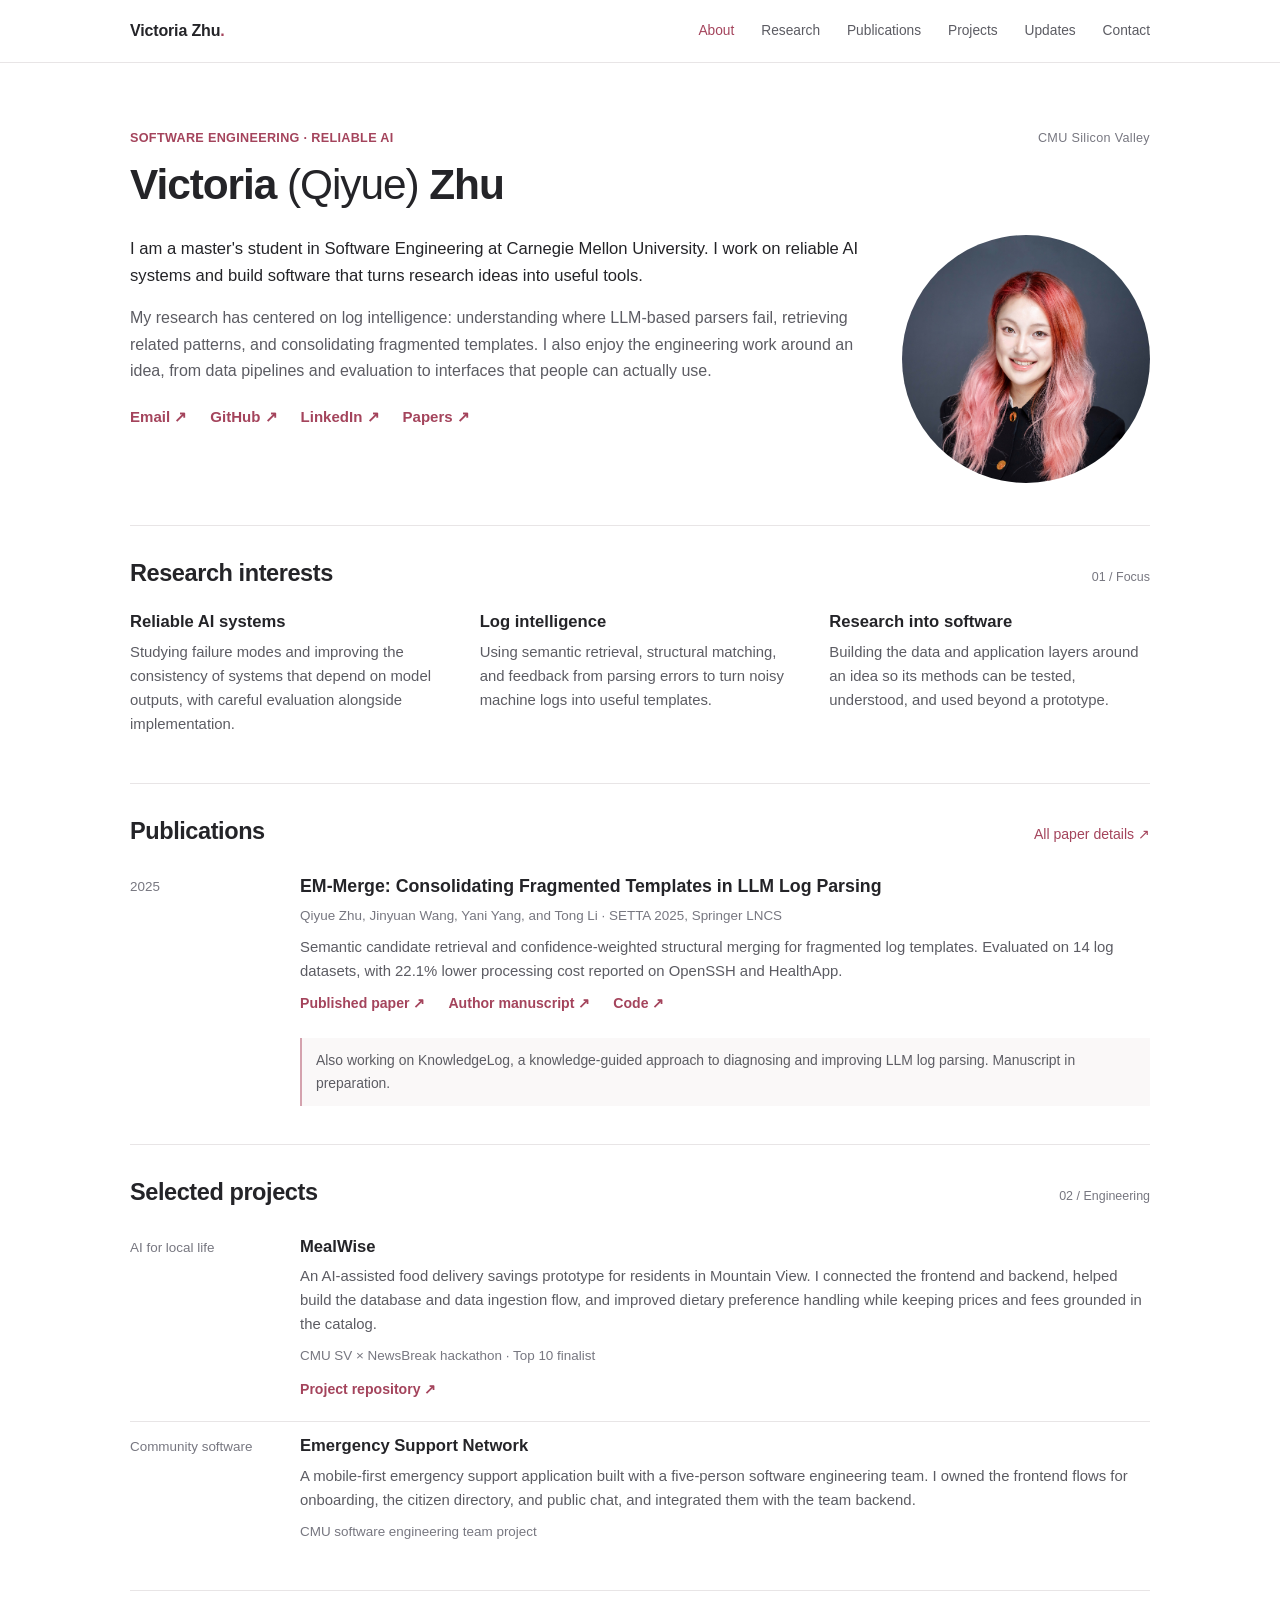
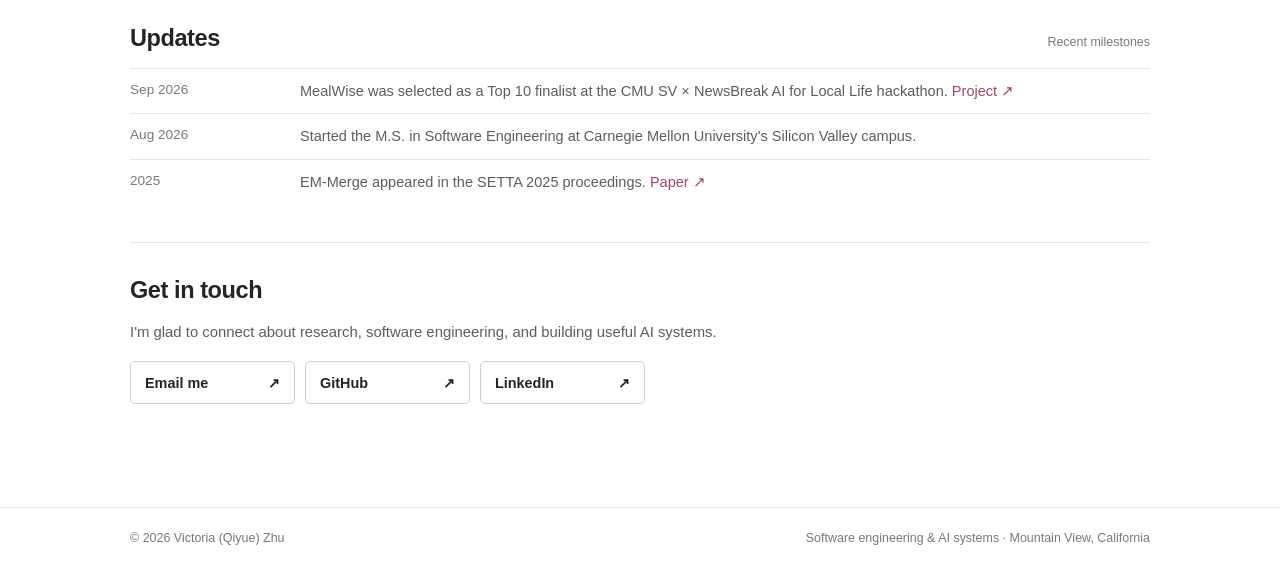
==== commit adf0852e: "add my photo" ====
--- a/index.html
+++ b/index.html
@@ -29,9 +29,14 @@
     <section class="about" id="about" aria-labelledby="about-title">
       <div class="identity-line"><p class="overline">Software engineering · Reliable AI</p><span>CMU Silicon Valley</span></div>
       <h1 id="about-title">Victoria <span>(Qiyue)</span> Zhu</h1>
+      <div class="about-layout">
+        <div class="about-copy">
       <p class="intro-lead">I am a master's student in Software Engineering at Carnegie Mellon University. I work on reliable AI systems and build software that turns research ideas into useful tools.</p>
       <p>My research has centered on log intelligence: understanding where LLM-based parsers fail, retrieving related patterns, and consolidating fragmented templates. I also enjoy the engineering work around an idea, from data pipelines and evaluation to interfaces that people can actually use.</p>
       <div class="quick-links"><a href="mailto:VICTORIAzqy@outlook.com">Email ↗</a><a href="https://github.com/VictoriaZQY" target="_blank" rel="noopener noreferrer">GitHub ↗</a><a href="https://www.linkedin.com/in/qiyue-zhu-b9446b354" target="_blank" rel="noopener noreferrer">LinkedIn ↗</a><a href="./papers/">Papers ↗</a></div>
+        </div>
+        <img class="profile-photo" src="./assets/IMG_8279.jpg" alt="Portrait of Victoria (Qiyue) Zhu" width="1290" height="1497" fetchpriority="high" decoding="async">
+      </div>
     </section>
 
     <section class="content-section" id="research" aria-labelledby="research-title">
--- a/assets/style.css
+++ b/assets/style.css
@@ -1,172 +1,111 @@
-:root {
-  color-scheme: light;
-  --ink: #1d1d1f;
-  --secondary: #515154;
-  --quiet: #6e6e73;
-  --blue: #0066cc;
-  --blue-light: #e8f1ff;
-  --surface: #f5f5f7;
-  --line: #dedee3;
-  --white: #fff;
+:root { --ink:#242428; --muted:#5c5c63; --soft:#777780; --accent:#a4445c; --line:#e8e5e6; --wash:#faf8f8; --white:#fff; color-scheme:light; }
+* { box-sizing:border-box; }
+html { scroll-behavior:smooth; }
+body { margin:0; color:var(--ink); background:var(--white); font-family:-apple-system,BlinkMacSystemFont,"Segoe UI",Helvetica,Arial,sans-serif; font-size:16px; line-height:1.66; -webkit-font-smoothing:antialiased; }
+a { color:var(--accent); text-decoration:none; }
+a:hover { text-decoration:underline; text-underline-offset:4px; }
+a:focus-visible, summary:focus-visible { outline:2px solid var(--accent); outline-offset:4px; }
+p, h1, h2, h3 { margin-top:0; }
+[hidden] { display:none !important; }
+.container { width:min(100% - 48px, 1020px); margin-inline:auto; }
+.skip-link { position:absolute; left:16px; top:-70px; padding:8px 14px; background:var(--ink); color:white; z-index:20; }
+.skip-link:focus { top:12px; }
+.site-header { border-bottom:1px solid var(--line); background:var(--white); }
+.nav { min-height:62px; display:flex; align-items:center; justify-content:space-between; gap:24px; }
+.brand { color:var(--ink); font-size:1rem; font-weight:700; letter-spacing:-.01em; white-space:nowrap; }
+.brand span { color:var(--accent); }
+.nav-links { display:flex; gap:clamp(12px,2.1vw,27px); flex-wrap:wrap; }
+.nav-links a { color:var(--muted); font-size:.86rem; }
+.nav-links a:hover, .nav-links a[aria-current="page"] { color:var(--accent); }
+.main-column { padding-bottom:65px; }
+.about { padding:65px 0 42px; }
+.identity-line { display:flex; justify-content:space-between; flex-wrap:wrap; gap:8px 24px; color:var(--soft); font-size:.79rem; letter-spacing:.025em; }
+.identity-line p { margin:0; }
+.overline { text-transform:uppercase; font-weight:700; color:var(--accent); }
+.about h1 { margin:11px 0 24px; font-size:clamp(2rem,3.8vw,2.65rem); line-height:1.2; font-weight:730; letter-spacing:-.025em; }
+.about h1 span { font-weight:390; }
+.about-layout { display:grid; grid-template-columns:minmax(0,1fr) 248px; align-items:start; gap:42px; }
+.about-copy { min-width:0; }
+.about-copy > p { margin-bottom:15px; color:var(--muted); font-size:1rem; }
+.about .intro-lead { color:var(--ink); font-size:1.04rem; line-height:1.66; }
+.profile-photo { display:block; width:248px; height:248px; border-radius:50%; object-fit:cover; object-position:50% 43%; }
+.quick-links, .link-row { display:flex; flex-wrap:wrap; gap:7px 23px; }
+.quick-links { margin-top:20px; font-size:.94rem; font-weight:600; }
+.content-section { padding:32px 0 38px; border-top:1px solid var(--line); scroll-margin-top:20px; }
+.section-head { display:flex; align-items:baseline; justify-content:space-between; gap:12px 22px; margin-bottom:15px; }
+.section-head h2 { margin:0; font-size:1.47rem; line-height:1.3; letter-spacing:-.018em; }
+.section-head > span { color:var(--soft); font-size:.78rem; white-space:nowrap; }
+.section-head > a { font-size:.88rem; white-space:nowrap; }
+.interest-list { display:grid; grid-template-columns:repeat(3,minmax(0,1fr)); gap:0 29px; }
+.interest-item { padding:7px 0 0; }
+.interest-item h3, .publication h3, .project-row h3 { margin:0 0 6px; font-size:1.04rem; line-height:1.4; }
+.interest-item p, .publication p, .project-row p, .contact > p { margin:0 0 9px; color:var(--muted); font-size:.93rem; line-height:1.62; }
+.publication, .project-row { display:grid; grid-template-columns:145px minmax(0,1fr); gap:25px; padding:12px 0 19px; }
+.publication-year, .project-type { padding-top:2px; color:var(--soft); font-size:.84rem; }
+.publication h3 { font-size:1.11rem; }
+.publication .byline, .project-row .byline { color:var(--soft); font-size:.84rem; }
+.link-row { margin-top:7px; font-size:.88rem; font-weight:600; }
+.section-note { margin:3px 0 0 170px; padding:11px 14px; border-left:2px solid #d4a2ae; background:var(--wash); color:var(--muted); font-size:.87rem; }
+.project-row { border-bottom:1px solid var(--line); }
+.project-row:last-child { border-bottom:0; padding-bottom:0; }
+.project-row a { font-size:.88rem; font-weight:600; }
+.update-row { display:grid; grid-template-columns:145px minmax(0,1fr); gap:25px; padding:10px 0; border-top:1px solid var(--line); }
+.update-row:first-of-type { border-top:0; }
+.update-row time { color:var(--soft); font-size:.85rem; white-space:nowrap; }
+.update-row p { margin:0; color:var(--muted); font-size:.91rem; }
+.contact > p { margin-bottom:17px; }
+.contact-links { display:flex; flex-wrap:wrap; gap:10px; }
+.contact-button { display:inline-flex; align-items:center; justify-content:space-between; width:165px; min-height:43px; padding:9px 14px; border:1px solid #d5cbd0; border-radius:5px; color:var(--ink); font-size:.9rem; font-weight:600; line-height:1.3; }
+.contact-button:hover { border-color:var(--accent); color:var(--accent); text-decoration:none; background:var(--wash); }
+.site-footer { border-top:1px solid var(--line); }
+.footer-inner { display:flex; justify-content:space-between; flex-wrap:wrap; gap:7px 25px; padding:20px 0; color:var(--soft); font-size:.78rem; }
+/* Paper page */
+.paper-main { padding:58px 0 80px; }
+.paper-breadcrumb { margin-bottom:15px; font-size:.86rem; }
+.paper-main h1 { margin-bottom:8px; font-size:clamp(2.3rem,5vw,3.6rem); line-height:1.17; letter-spacing:-.025em; }
+.paper-intro { max-width:700px; color:var(--muted); }
+.paper-detail { max-width:840px; padding-top:29px; border-top:1px solid var(--line); }
+.paper-kicker { margin-bottom:7px; color:var(--accent); font-size:.8rem; font-weight:700; text-transform:uppercase; letter-spacing:.04em; }
+.paper-detail h2 { margin-bottom:10px; font-size:1.75rem; line-height:1.25; letter-spacing:-.02em; }
+.paper-authors, .citation { color:var(--soft); font-size:.86rem; }
+.paper-detail > p:not(.paper-kicker):not(.paper-authors):not(.citation) { color:var(--muted); }
+.paper-facts { display:flex; flex-wrap:wrap; gap:18px 45px; margin:21px 0; padding:16px 0; border-top:1px solid var(--line); border-bottom:1px solid var(--line); }
+.paper-facts div { display:flex; align-items:baseline; gap:9px; }
+.paper-facts strong { font-size:1.5rem; letter-spacing:-.02em; }
+.paper-facts span { color:var(--soft); font-size:.85rem; }
+.paper-actions { display:flex; flex-wrap:wrap; gap:8px 22px; margin:15px 0 24px; font-size:.92rem; font-weight:600; }
+.manuscript { display:flex; align-items:center; justify-content:space-between; gap:18px; padding:16px 0; border-top:1px solid var(--line); border-bottom:1px solid var(--line); }
+.manuscript h3 { margin:0 0 3px; font-size:1rem; }
+.manuscript p { margin:0; color:var(--soft); font-size:.84rem; }
+.manuscript a { flex:0 0 auto; font-size:.91rem; font-weight:600; }
+.file-verification { margin-top:11px; color:var(--soft); font-size:.79rem; }
+.file-verification summary { width:fit-content; cursor:pointer; text-decoration:underline; text-decoration-color:#d1c8ca; text-underline-offset:3px; }
+.file-verification p { margin:8px 0 3px; }
+.file-verification code { display:block; overflow-wrap:anywhere; color:var(--muted); font-size:.78rem; }
+.citation { max-width:760px; margin-top:28px; line-height:1.55; }
+@media (max-width:700px) {
+  .container { width:min(100% - 36px,1020px); }
+  .nav { align-items:flex-start; flex-direction:column; gap:6px; padding:14px 0; }
+  .nav-links { gap:6px 16px; }
+  .about { padding-top:43px; }
+  .about-layout { grid-template-columns:minmax(0,1fr) 190px; gap:24px; }
+  .profile-photo { width:190px; height:190px; }
+  .interest-list { grid-template-columns:1fr; }
+  .interest-item { padding:8px 0; }
+  .publication, .project-row, .update-row { grid-template-columns:1fr; gap:2px; }
+  .section-note { margin-left:0; }
+  .paper-main { padding-top:40px; }
+  .manuscript { align-items:flex-start; flex-direction:column; }
+  .footer-inner span:last-child { display:none; }
 }
-
-* { box-sizing: border-box; }
-html { scroll-behavior: smooth; }
-body { margin: 0; color: var(--ink); background: var(--white); font-family: -apple-system, BlinkMacSystemFont, "Segoe UI", Helvetica, Arial, sans-serif; -webkit-font-smoothing: antialiased; }
-a { color: inherit; text-decoration: none; }
-a:hover { color: var(--blue); }
-a:focus-visible { outline: 3px solid var(--blue); outline-offset: 5px; border-radius: 3px; }
-button { font: inherit; }
-::selection { background: #c7dfff; }
-[hidden] { display: none !important; }
-.container { width: min(100% - 48px, 1100px); margin-inline: auto; }
-.skip-link { position: absolute; z-index: 20; top: -80px; left: 12px; padding: 12px 16px; background: var(--ink); color: var(--white); }
-.skip-link:focus { top: 12px; }
-
-.site-header { position: relative; z-index: 10; border-bottom: 1px solid rgba(0, 0, 0, .08); background: rgba(255, 255, 255, .92); backdrop-filter: saturate(180%) blur(18px); }
-.nav { min-height: 64px; display: flex; align-items: center; justify-content: space-between; gap: 24px; }
-.brand { font-size: 1.03rem; font-weight: 700; letter-spacing: -.035em; white-space: nowrap; }
-.brand-period { color: var(--blue); }
-.nav-links { display: flex; flex-wrap: wrap; align-items: center; gap: clamp(15px, 2.5vw, 33px); }
-.nav-links a { color: #424245; font-size: .82rem; font-weight: 500; transition: color .2s ease; }
-.nav-links a:hover, .nav-links a[aria-current="page"] { color: var(--blue); }
-
-.hero { padding: clamp(98px, 14vw, 170px) 0 112px; text-align: center; }
-.hero-inner { max-width: 900px; }
-.eyebrow, .section-label, .feature-kicker, .tile-kicker { margin: 0; font-size: .82rem; font-weight: 650; letter-spacing: .02em; }
-.eyebrow { color: var(--blue); }
-h1, h2, h3, p { margin-top: 0; }
-.hero h1 { margin: 25px 0 24px; font-size: clamp(3.65rem, 8vw, 7.6rem); line-height: 1.1; font-weight: 730; letter-spacing: -.03em; }
-.hero h1 span { color: #8a8a8f; }
-.hero-lead { max-width: 690px; margin: 0 auto; color: var(--secondary); font-size: clamp(1.15rem, 1.9vw, 1.45rem); line-height: 1.55; letter-spacing: 0; }
-.hero-actions, .paper-actions { display: flex; flex-wrap: wrap; justify-content: center; gap: 12px; margin-top: 35px; }
-.button { display: inline-flex; align-items: center; justify-content: center; gap: 18px; min-height: 46px; padding: 12px 21px; border: 1px solid transparent; border-radius: 999px; font-size: .92rem; font-weight: 600; transition: transform .2s ease, background .2s ease, color .2s ease; }
-.button:hover { transform: translateY(-2px); }
-.button-dark { background: var(--ink); color: var(--white); }
-.button-dark:hover { background: #353539; color: var(--white); }
-.button-light { background: var(--surface); color: var(--ink); }
-.button-light:hover { background: #e8e8ed; color: var(--ink); }
-.hero-caption { margin: 35px 0 0; color: var(--quiet); font-size: .82rem; }
-
-.section-pad { padding: 112px 0; }
-.intro { background: var(--surface); }
-.intro-grid { display: grid; grid-template-columns: .52fr 1fr; gap: 70px; align-items: start; }
-.section-label { color: var(--blue); }
-.intro .section-label { padding-top: 10px; }
-.intro h2 { max-width: 770px; margin-bottom: 24px; font-size: clamp(2.4rem, 4.8vw, 4.8rem); font-weight: 700; letter-spacing: -.035em; line-height: 1.15; }
-.intro p:not(.section-label) { max-width: 710px; margin-bottom: 0; color: var(--secondary); font-size: 1.16rem; line-height: 1.62; }
-.section-heading { max-width: 760px; margin: 0 auto 57px; text-align: center; }
-.section-heading h2 { margin: 16px 0 14px; font-size: clamp(2.8rem, 5.6vw, 5.3rem); font-weight: 720; letter-spacing: -.035em; line-height: 1.13; }
-.section-heading > p:last-child { max-width: 570px; margin: 0 auto; color: var(--secondary); font-size: 1.08rem; line-height: 1.55; }
-
-.feature { min-height: 485px; display: grid; grid-template-columns: minmax(0, 1.2fr) minmax(230px, .7fr); gap: 36px; align-items: end; padding: clamp(35px, 5vw, 65px); border-radius: 29px; }
-.feature-dark { color: var(--white); background: #1d1d1f; }
-.feature-kicker { color: #a4c6ff; }
-.feature h3 { margin: 40px 0 7px; font-size: clamp(3.7rem, 6vw, 6.2rem); font-weight: 720; letter-spacing: -.035em; line-height: 1.07; }
-.feature-subtitle { margin-bottom: 17px; font-size: 1.4rem; font-weight: 650; letter-spacing: -.015em; }
-.feature-copy > p:not(.feature-kicker, .feature-subtitle) { max-width: 620px; margin-bottom: 0; color: #c9c9ce; font-size: 1.02rem; line-height: 1.6; }
-.feature-links { display: flex; flex-wrap: wrap; gap: 12px 24px; margin-top: 27px; }
-.feature-links a { color: #a4c6ff; font-size: .94rem; font-weight: 600; }
-.feature-links a:hover { color: #fff; }
-.feature-stat { align-self: center; text-align: right; }
-.feature-stat strong { display: block; font-size: clamp(4.5rem, 7vw, 7.4rem); font-weight: 730; letter-spacing: -.045em; line-height: 1; }
-.feature-stat strong span { font-size: .48em; letter-spacing: -.04em; }
-.feature-stat > span { display: block; margin-top: 10px; color: #b8b8be; font-size: .92rem; }
-.research-grid, .project-grid { display: grid; grid-template-columns: repeat(2, minmax(0, 1fr)); gap: 18px; margin-top: 18px; }
-.tile { min-height: 330px; display: flex; flex-direction: column; padding: clamp(30px, 4vw, 45px); border-radius: 26px; background: var(--surface); }
-.tile-kicker { color: var(--blue); }
-.tile h3 { margin: 19px 0 13px; font-size: clamp(2rem, 3.2vw, 3rem); font-weight: 690; letter-spacing: -.03em; line-height: 1.14; }
-.tile > p:not(.tile-kicker) { max-width: 500px; color: var(--secondary); font-size: 1rem; line-height: 1.55; }
-.tile-foot { display: flex; flex-wrap: wrap; align-items: baseline; gap: 10px; margin-top: auto; padding-top: 25px; }
-.tile-foot strong { font-size: 2rem; font-weight: 700; letter-spacing: -.025em; }
-.tile-foot span { color: var(--quiet); font-size: .88rem; }
-
-.projects { background: var(--surface); }
-.projects .section-heading { margin-bottom: 46px; }
-.projects .project-grid { margin-top: 0; }
-.project-tile { min-height: 400px; display: flex; flex-direction: column; justify-content: space-between; gap: 25px; padding: clamp(32px, 4vw, 49px); border-radius: 27px; background: var(--white); }
-.project-mealwise { background: #eaf1fb; }
-.project-esn { background: #e9ecee; }
-.project-tile h3 { margin: 20px 0 14px; font-size: clamp(2.25rem, 3.8vw, 3.6rem); font-weight: 710; letter-spacing: -.03em; line-height: 1.14; }
-.project-tile p:not(.tile-kicker) { max-width: 520px; margin-bottom: 0; color: var(--secondary); font-size: 1.02rem; line-height: 1.57; }
-.inline-link { align-self: flex-start; color: var(--blue); font-size: .95rem; font-weight: 600; }
-.inline-link:hover { text-decoration: underline; text-underline-offset: 4px; }
-.project-note { color: var(--quiet); font-size: .84rem; }
-
-.contact { text-align: center; }
-.contact h2 { margin: 15px 0 18px; font-size: clamp(3rem, 6vw, 5.7rem); font-weight: 720; letter-spacing: -.025em; line-height: 1.14; }
-.contact h2 span { color: #8a8a8f; }
-.contact-inner > p:not(.section-label) { color: var(--secondary); font-size: 1.08rem; line-height: 1.55; }
-.contact-links { display: flex; justify-content: center; align-items: center; flex-wrap: wrap; gap: 12px; margin-top: 31px; }
-.contact-button { width: 178px; min-height: 52px; justify-content: space-between; padding: 12px 20px; font-size: .96rem; }
-.site-footer { border-top: 1px solid var(--line); }
-.footer-inner { min-height: 77px; display: flex; align-items: center; justify-content: space-between; gap: 18px; color: var(--quiet); font-size: .78rem; }
-.footer-inner a { color: var(--blue); }
-
-.paper-hero { padding-top: 120px; padding-bottom: 96px; text-align: center; }
-.paper-hero h1 { margin: 12px 0 15px; font-size: clamp(5rem, 13vw, 10rem); font-weight: 730; letter-spacing: -.035em; line-height: 1.06; }
-.paper-hero > p:last-child { margin-bottom: 0; color: var(--secondary); font-size: clamp(1.1rem, 2vw, 1.32rem); }
-.paper-section { background: var(--surface); }
-.paper-layout { display: grid; grid-template-columns: 220px minmax(0, 1fr); gap: clamp(40px, 7vw, 100px); }
-.paper-side { border-top: 1px solid #c9c9cf; padding-top: 17px; color: var(--quiet); font-size: .85rem; }
-.paper-number { display: block; margin-bottom: 12px; color: var(--ink); font-size: 2.1rem; font-weight: 660; letter-spacing: -.02em; }
-.paper-detail h2 { max-width: 780px; margin: 17px 0 15px; font-size: clamp(2.4rem, 4.8vw, 4.7rem); font-weight: 700; letter-spacing: -.03em; line-height: 1.16; }
-.paper-authors { color: var(--quiet); font-size: .97rem; }
-.paper-detail > p:not(.tile-kicker, .paper-authors, .citation) { max-width: 760px; margin-top: 27px; color: var(--secondary); font-size: 1.1rem; line-height: 1.63; }
-.paper-facts { display: flex; flex-wrap: wrap; gap: 20px 70px; margin: 38px 0; }
-.paper-facts div { display: flex; flex-direction: column; gap: 5px; }
-.paper-facts strong { font-size: 2.7rem; font-weight: 710; letter-spacing: -.03em; }
-.paper-facts span { color: var(--quiet); font-size: .88rem; }
-.paper-actions { justify-content: flex-start; margin: 0; }
-.manuscript { display: flex; justify-content: space-between; align-items: center; gap: 22px; margin-top: 38px; padding: 27px 0; border-top: 1px solid var(--line); border-bottom: 1px solid var(--line); }
-.manuscript h3 { margin-bottom: 5px; font-size: 1.1rem; }
-.manuscript p { max-width: 530px; margin: 0; color: var(--quiet); font-size: .87rem; line-height: 1.5; }
-.manuscript a { flex: 0 0 auto; }
-.file-verification { max-width: 750px; margin-top: 17px; color: var(--quiet); font-size: .78rem; line-height: 1.55; }
-.file-verification summary { width: fit-content; cursor: pointer; color: var(--quiet); text-decoration: underline; text-decoration-color: var(--line); text-underline-offset: 4px; }
-.file-verification summary:hover { color: var(--ink); }
-.file-verification p { margin: 9px 0 4px; }
-.file-verification code { display: block; overflow-wrap: anywhere; color: var(--secondary); font-size: .75rem; }
-.citation { max-width: 750px; margin: 43px 0 0; color: var(--quiet); font-size: .85rem; line-height: 1.55; }
-.paper-close { text-align: center; }
-.paper-close h2 { margin-bottom: 11px; font-size: clamp(2.3rem, 4vw, 3.6rem); font-weight: 690; letter-spacing: -.03em; }
-.paper-close p { color: var(--secondary); }
-
-@media (max-width: 820px) {
-  .feature { grid-template-columns: 1fr; min-height: 0; }
-  .feature-stat { text-align: left; }
-  .feature h3 { margin-top: 30px; }
-  .intro-grid { grid-template-columns: 1fr; gap: 24px; }
-  .intro .section-label { padding-top: 0; }
-  .paper-layout { grid-template-columns: 1fr; gap: 37px; }
-  .paper-side { display: flex; align-items: baseline; gap: 20px; }
-  .paper-side p { margin-bottom: 0; }
+@media (max-width:560px) {
+  .about-layout { grid-template-columns:1fr; gap:24px; }
+  .profile-photo { grid-row:1; width:190px; height:190px; justify-self:center; }
 }
-@media (max-width: 600px) {
-  .container { width: min(100% - 36px, 1100px); }
-  .nav { align-items: flex-start; flex-direction: column; justify-content: center; gap: 12px; padding: 15px 0; }
-  .nav-links { width: 100%; gap: 9px 18px; }
-  .nav-links a { font-size: .8rem; }
-  .hero { padding: 84px 0 85px; }
-  .hero h1 { font-size: clamp(3.45rem, 12vw, 5.8rem); }
-  .hero-lead { font-size: 1.1rem; }
-  .hero-caption { font-size: .78rem; line-height: 1.5; }
-  .section-pad { padding: 80px 0; }
-  .research-grid, .project-grid { grid-template-columns: 1fr; }
-  .feature { padding: 32px 28px; border-radius: 22px; }
-  .feature-stat strong { font-size: 4.4rem; }
-  .tile, .project-tile { min-height: 0; padding: 30px; border-radius: 22px; }
-  .tile { min-height: 300px; }
-  .project-tile { min-height: 340px; }
-  .paper-hero { padding-top: 85px; padding-bottom: 75px; }
-  .paper-facts { gap: 24px 40px; }
-  .manuscript { align-items: flex-start; flex-direction: column; }
-  .contact-links { display: grid; grid-template-columns: 1fr; width: min(100%, 320px); margin-inline: auto; }
-  .contact-button { width: 100%; }
-  .footer-inner { flex-wrap: wrap; padding: 23px 0; }
-  .footer-inner span:nth-child(2) { display: none; }
+@media (max-width:410px) {
+  .identity-line span { display:none; }
+  .section-head { align-items:flex-start; flex-direction:column; gap:3px; }
+  .contact-links { display:grid; grid-template-columns:1fr; max-width:320px; }
+  .contact-button { width:100%; }
 }
-@media (prefers-reduced-motion: reduce) {
-  html { scroll-behavior: auto; }
-  *, *::before, *::after { transition-duration: .01ms !important; }
-}
+@media (prefers-reduced-motion:reduce) { html { scroll-behavior:auto; } }
